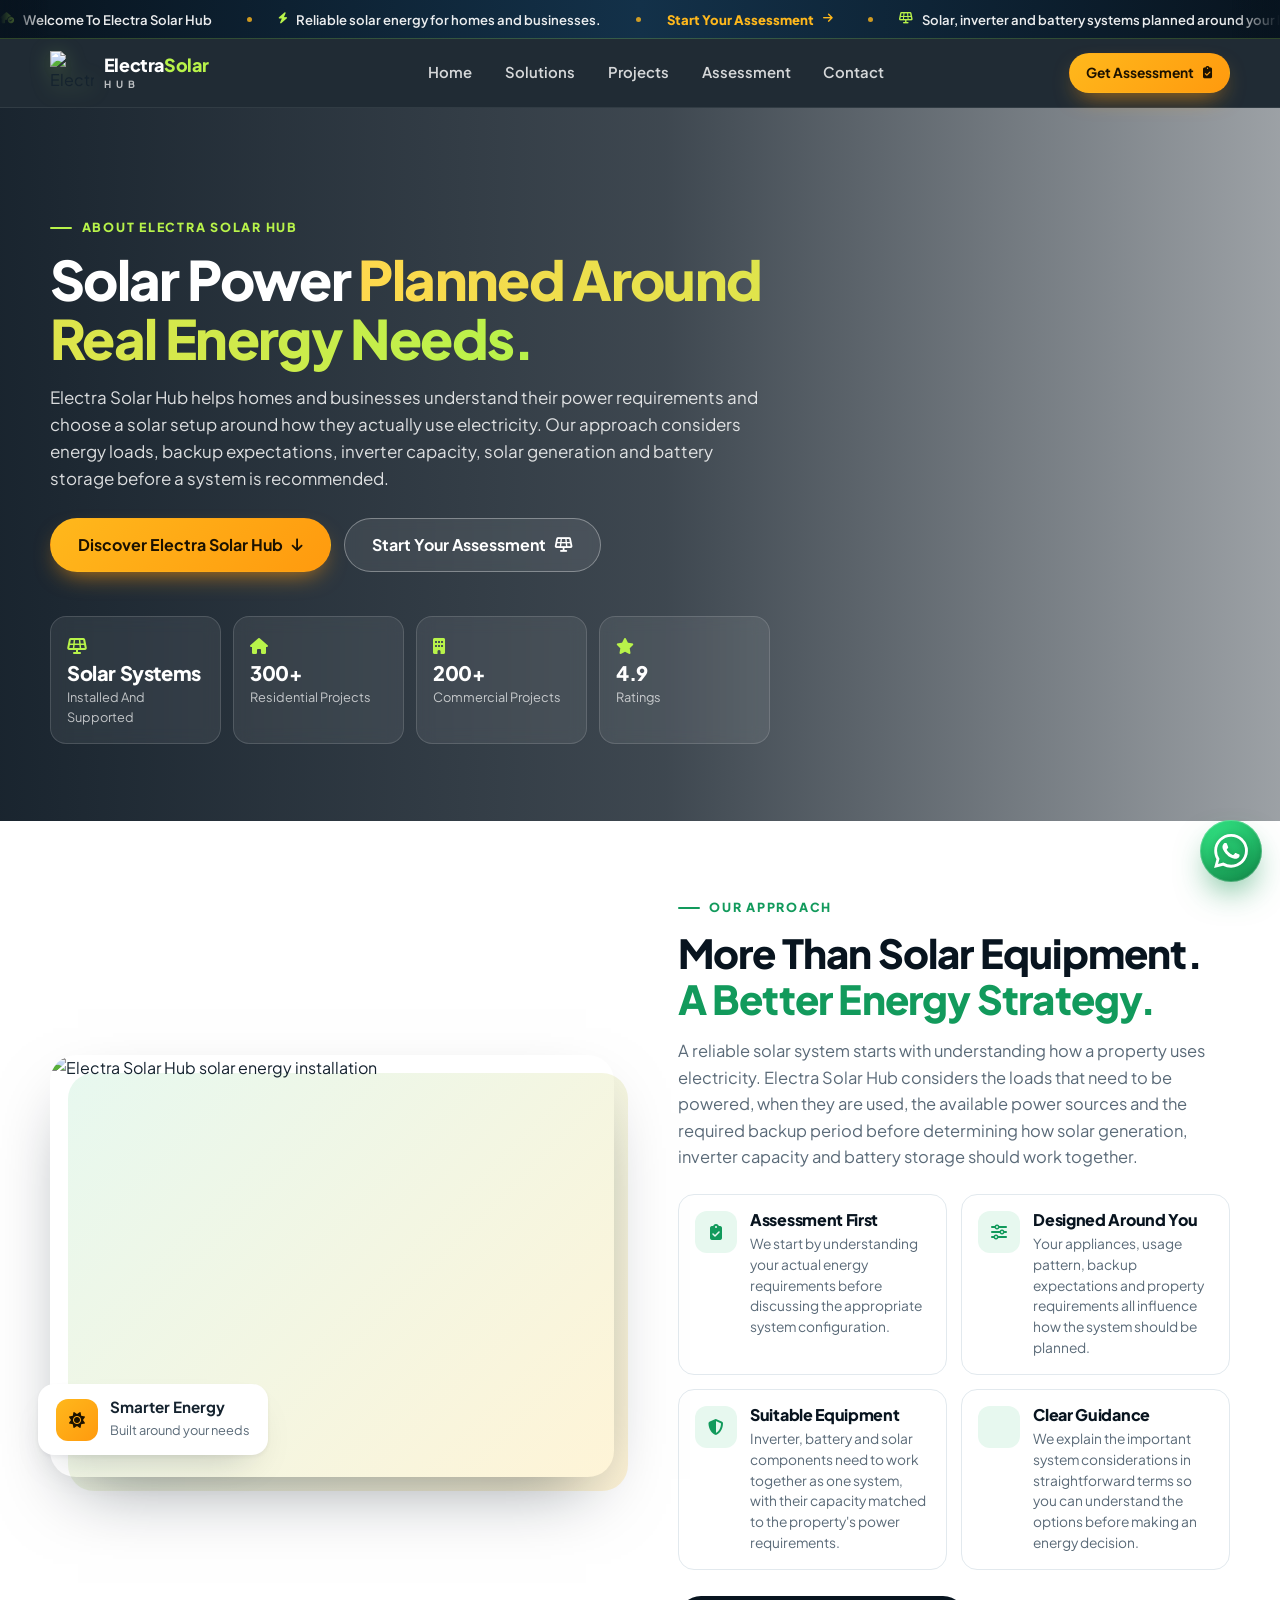
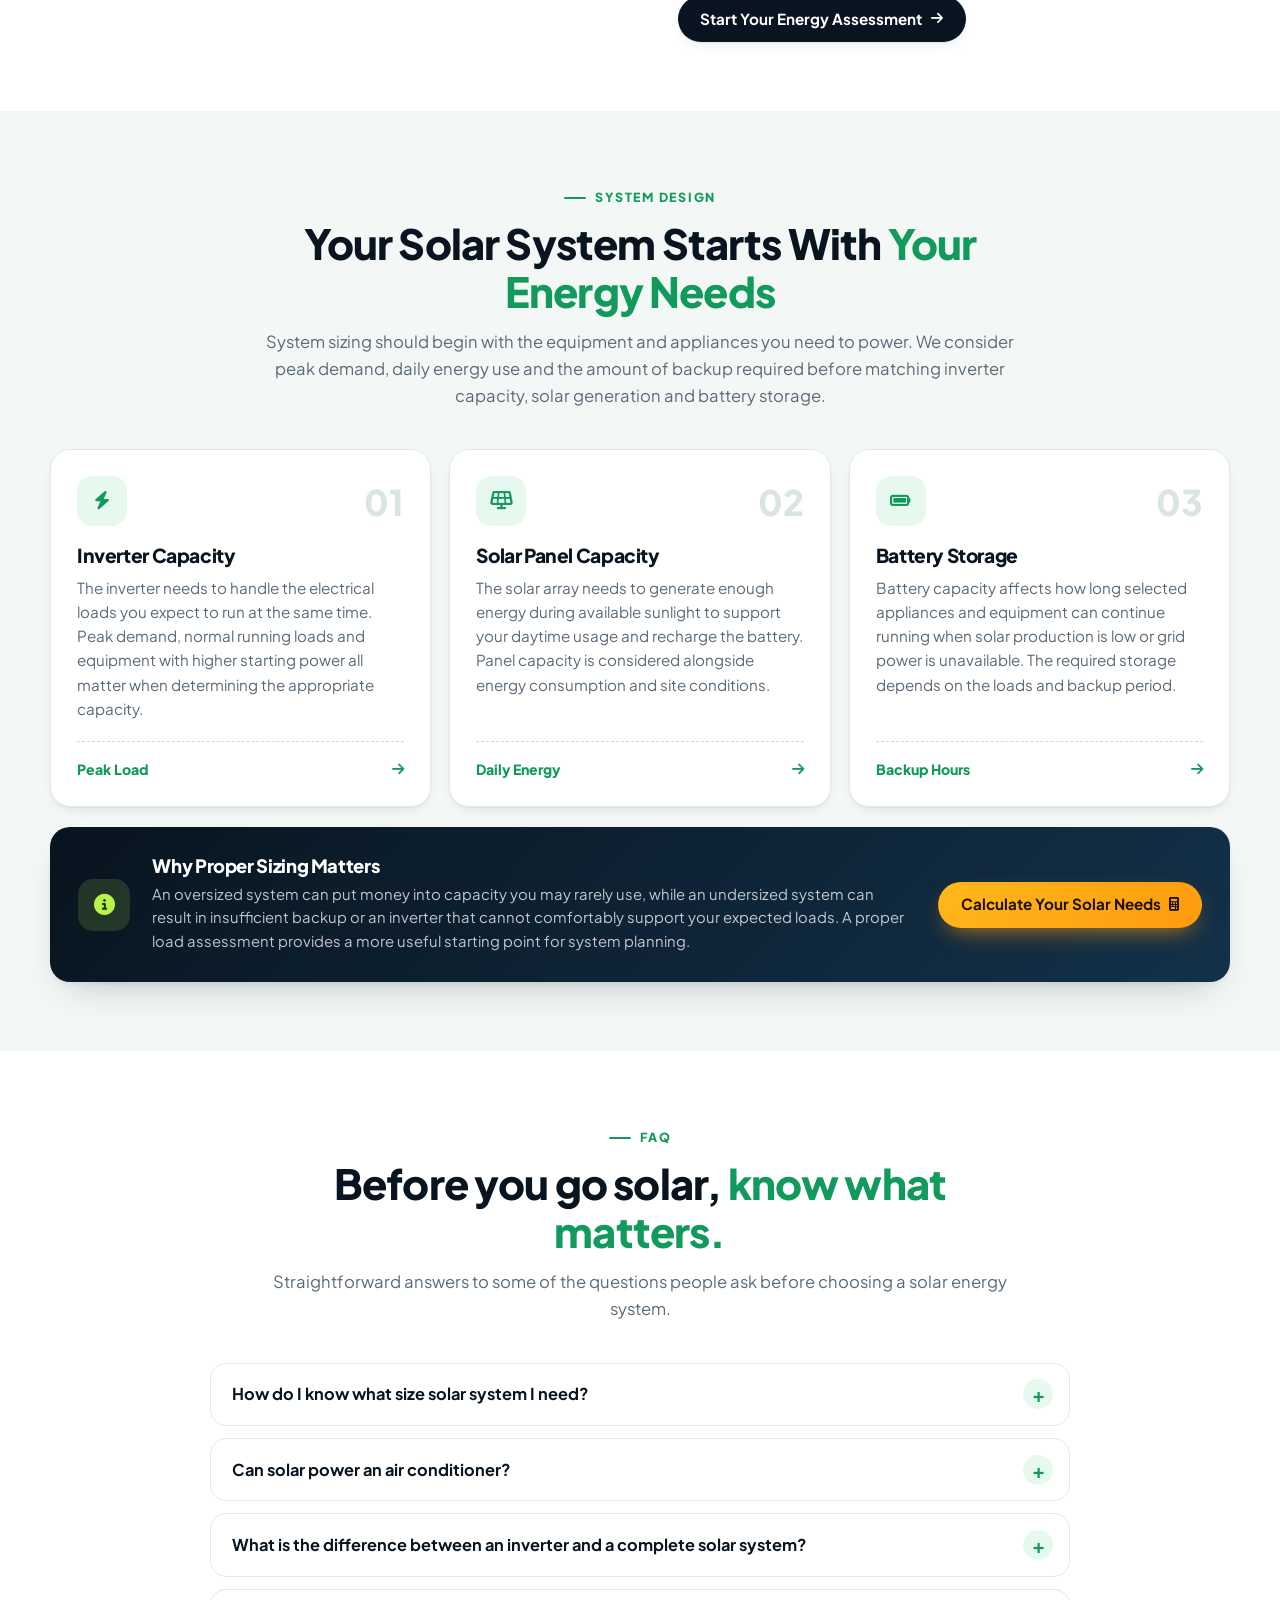
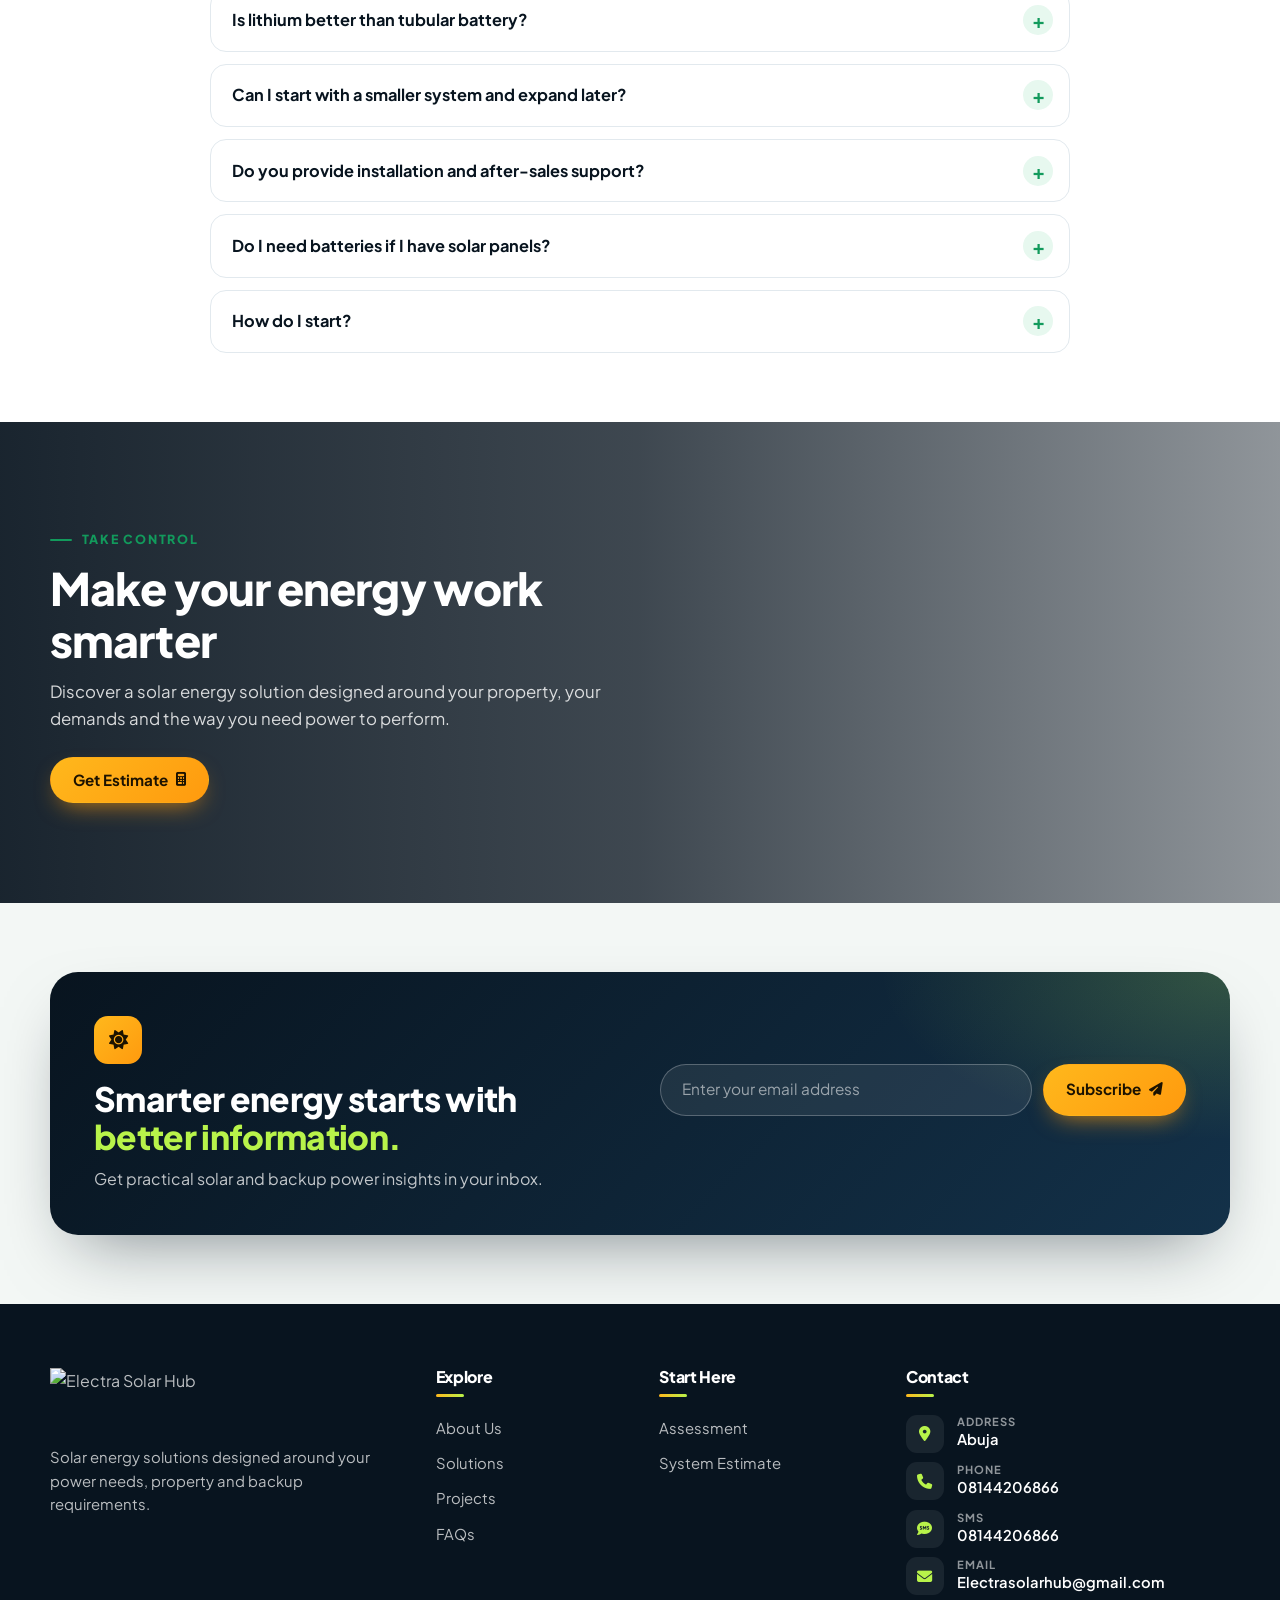
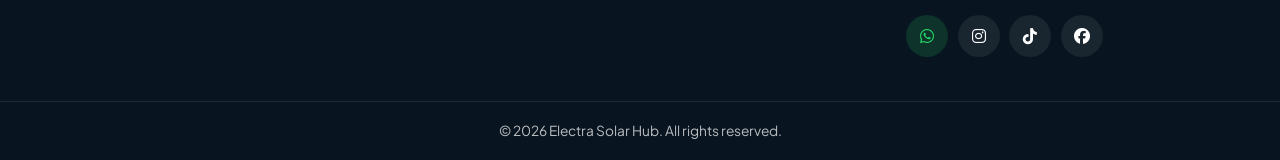
==== about.html @ d32b406d "Add files via upload" ====
<!DOCTYPE html>
<html lang="en">
<head>
  <meta charset="UTF-8">
  <meta name="viewport" content="width=device-width, initial-scale=1, viewport-fit=cover">
  <meta name="theme-color" content="#08141F">
  <title>About Electra Solar Hub | Solar Energy Solutions in Nigeria</title>
  <meta name="description" content="Learn about Electra Solar Hub and our approach to reliable solar energy solutions, solar installation, battery storage and hybrid inverter systems for homes and businesses in Nigeria.">
  <meta name="robots" content="index, follow, max-image-preview:large, max-snippet:-1, max-video-preview:-1">
  <meta name="author" content="Electra Solar Hub">
  <meta name="application-name" content="Electra Solar Hub">
  <link rel="canonical" href="https://electrasolarhub.vercel.app/about.html">
  <link rel="icon" type="image/png" sizes="64x64" href="assets/favicon-64.png">
  <link rel="icon" type="image/webp" href="assets/file_00000000b0bc81fb996e1c0d593e5acb.webp">
  <link rel="apple-touch-icon" href="assets/apple-touch-icon.png">
  <meta property="og:type" content="website">
  <meta property="og:site_name" content="Electra Solar Hub">
  <meta property="og:title" content="About Electra Solar Hub | Solar Energy Solutions in Nigeria">
  <meta property="og:description" content="Learn about Electra Solar Hub and our approach to reliable solar energy solutions, solar installation, battery storage and hybrid inverter systems for homes and businesses in Nigeria.">
  <meta property="og:url" content="https://electrasolarhub.vercel.app/about.html">
  <meta property="og:image" content="https://electrasolarhub.vercel.app/assets/file_0000000016e881f7b5a8bf7f1509cf3e.webp">
  <meta property="og:image:alt" content="Electra Solar Hub">
  <meta property="og:locale" content="en_NG">
  <meta name="twitter:card" content="summary_large_image">
  <meta name="twitter:title" content="About Electra Solar Hub | Solar Energy Solutions in Nigeria">
  <meta name="twitter:description" content="Learn about Electra Solar Hub and our approach to reliable solar energy solutions, solar installation, battery storage and hybrid inverter systems for homes and businesses in Nigeria.">
  <meta name="twitter:image" content="https://electrasolarhub.vercel.app/assets/file_0000000016e881f7b5a8bf7f1509cf3e.webp">
  <meta name="twitter:image:alt" content="Electra Solar Hub solar energy solutions">
  <link rel="preconnect" href="https://cdnjs.cloudflare.com" crossorigin>
  <link rel="preconnect" href="https://fonts.googleapis.com">
  <link rel="preconnect" href="https://fonts.gstatic.com" crossorigin>
  <link rel="stylesheet" href="https://fonts.googleapis.com/css2?family=Plus+Jakarta+Sans:wght@400;500;600;700;800&display=swap">
  <link rel="stylesheet" href="https://cdnjs.cloudflare.com/ajax/libs/font-awesome/6.7.2/css/all.min.css">
  <link rel="stylesheet" href="style.css">
  <script type="application/ld+json">{"@context":"https://schema.org", "@graph":[{"@type":"Organization", "@id":"https://electrasolarhub.vercel.app/#org","name":"Electra Solar Hub", "url":"https://electrasolarhub.vercel.app/", "logo":"https://electrasolarhub.vercel.app/assets/logo-full.webp", "email":"Electrasolarhub@gmail.com","telephone":"+2348144206866", "address":{"@type":"PostalAddress","addressLocality":"Abuja","addressCountry":"NG"},"sameAs":["https://instagram.com/electrasolarhub", "https://www.tiktok.com/@electrasolarhub", "https://www.facebook.com/profile.php?id=61578007722038"]}, {"@type":"WebSite", "@id":"https://electrasolarhub.vercel.app/#website", "url":"https://electrasolarhub.vercel.app/", "name":"Electra Solar Hub", "publisher":{"@id":"https://electrasolarhub.vercel.app/#org"}, "inLanguage":"en-NG"}, {"@type":"AboutPage", "@id":"https://electrasolarhub.vercel.app/about.html#page", "url":"https://electrasolarhub.vercel.app/about.html", "name":"About Electra Solar Hub | Solar Energy Solutions in Nigeria", "description":"Learn about Electra Solar Hub and our approach to reliable solar energy solutions, solar installation, battery storage and hybrid inverter systems for homes and businesses in Nigeria.", "isPartOf":{"@id":"https://electrasolarhub.vercel.app/#website"}, "about":{"@id":"https://electrasolarhub.vercel.app/#org"}}]}</script>
  <script>document.documentElement.className+=" js"</script>
  <script src="script.js" defer></script>
</head>
<body>
  <a class="skip-link" href="#main">Skip to content</a>
  <div class="announcement-bar" role="region" aria-label="Announcements">
    <div class="announcement-track">
      <div class="announcement-group">
        <div class="announcement-item">
            <i class="fa-solid fa-house-circle-check" aria-hidden="true"></i>
            <span>Welcome To Electra Solar Hub</span>
            </div>
        <div class="announcement-item">
            <i class="fa-solid fa-bolt" aria-hidden="true"></i>
            <span>Reliable solar energy for homes and businesses.</span>
            </div>
        <a class="announcement-item announcement-link" href="assessment.html#assessment" data-modal="assessment">
            <span>Start Your Assessment</span>
            <i class="fa-solid fa-arrow-right" aria-hidden="true"></i>
            </a>
        <div class="announcement-item">
            <i class="fa-solid fa-solar-panel" aria-hidden="true"></i>
            <span>Solar, inverter and battery systems planned around your loads.
            </span>
            </div>
        <a class="announcement-item announcement-link" href="assessment.html#calculator" data-modal="calculator">
            <span>Get An Estimate</span>
            <i class="fa-solid fa-calculator" aria-hidden="true"></i>
            </a>
      </div>
    </div>
  </div>
  <header class="header" id="header">
    <div class="container header-inner">
      <a class="logo" href="index.html" aria-label="Electra Solar Hub - home">
        <img src="assets/file_00000000b0bc81fb996e1c0d593e5acb.webp" alt="Electra Solar Hub" width="44" height="44" decoding="async">
        <span class="logo-text">Electra<b>Solar</b><small>Hub</small></span>
      </a>
      <nav class="desktop-nav" aria-label="Primary">
        <ul class="nav-links">
          <li><a href="index.html#home">Home</a></li>
          <li><a href="index.html#solutions">Solutions</a></li>
          <li><a href="index.html#projects">Projects</a></li>
          <li><a href="assessment.html">Assessment</a></li>
          <li><a href="#contact">Contact</a></li>
        </ul>
      </nav>
      <div class="header-actions">
        <a class="btn btn-primary btn-sm header-cta" href="assessment.html#assessment" data-modal="assessment">Get Assessment <i class="fa-solid fa-clipboard-check" aria-hidden="true"></i></a>
        <button class="energy-menu" id="energy-menu" type="button" aria-label="Open menu" aria-expanded="false" aria-controls="mobile-nav"><span class="bars" aria-hidden="true"></span></button>
      </div>
    </div>
  </header>
  <nav class="mobile-nav" id="mobile-nav" aria-label="Mobile">
    <ul class="nav-links">
      <li><a href="index.html#home">Home</a></li>
      <li><a href="index.html#solutions">Solutions</a></li>
      <li><a href="index.html#projects">Projects</a></li>
      <li><a href="assessments.html">Assessment</a></li>
      <li><a href="#contact">Contact</a></li>
    </ul>
    <div class="mobile-nav-actions">
      <a class="btn btn-primary" href="assessment.html#assessment" data-modal="assessment">Get Assessment <i class="fa-solid fa-clipboard-check" aria-hidden="true"></i>
      </a>
      <a class="btn btn-ghost" href="assessment.html#calculator" data-modal="calculator">Estimate My System <i class="fa-solid fa-calculator" aria-hidden="true"></i>
      </a>
    </div>
  </nav>
  <main id="main">

    <!-- HERO -->
    <section class="about-hero" style="background-image: url('assets/image-5.webp');">
      <div class="about-hero-overlay">
        <div class="container">
          <div class="about-hero-content">
            <span class="section-eyebrow on-dark">ABOUT ELECTRA SOLAR HUB</span>
            <h1>Solar Power <span>Planned Around Real Energy Needs.</span></h1>
            <p>Electra Solar Hub helps homes and businesses understand their power requirements and choose a solar setup around how they actually use electricity. Our approach considers energy loads, backup expectations, inverter capacity, solar generation and battery storage before a system is recommended.</p>
            <div class="about-hero-btn">
              <a class="btn btn-primary btn-lg" href="#about">Discover Electra Solar Hub <i class="fa-solid fa-arrow-down" aria-hidden="true"></i>
              </a>
              <a class="btn btn-ghost-light btn-lg" href="assessment.html#assessment" data-modal="assessment">Start Your Assessment <i class="fa-solid fa-solar-panel" aria-hidden="true"></i>
              </a>
            </div>
            <div class="hero-stats">
              <div class="hero-stat">
                  <i class="fa-solid fa-solar-panel" aria-hidden="true"></i>
                  <h3>Solar Systems</h3>
                  <p>Installed And Supported</p>
                  </div>
              <div class="hero-stat">
                  <i class="fa-solid fa-house" aria-hidden="true"></i>
                  <h3>300+</h3>
                  <p>Residential Projects</p>
                  </div>
              <div class="hero-stat">
                  <i class="fa-solid fa-building" aria-hidden="true"></i>
                  <h3>200+</h3>
                  <p>Commercial Projects</p>
                  </div>
              <div class="hero-stat">
                  <i class="fa-solid fa-star" aria-hidden="true"></i>
                  <h3>4.9</h3>
                  <p>Ratings</p>
                  </div>
            </div>
          </div>
        </div>
      </div>
    </section>

    <!-- ABOUT -->
    <section class="section about" id="about">
      <div class="container">
        <div class="about-layout">
          <div class="about-image reveal">
            <img src="assets/image-6.webp" alt="Electra Solar Hub solar energy installation" width="1280" height="720" loading="lazy" decoding="async">
            <div class="about-image-badge">
                <i class="fa-solid fa-sun" aria-hidden="true"></i>
                <div>
                    <strong>Smarter Energy</strong><span>Built around your needs</span>
                    </div>
                    </div>
          </div>
          <div class="about-content reveal">
            <span class="section-eyebrow">OUR APPROACH</span>
            <h2>More Than Solar Equipment. <span>A Better Energy Strategy.</span></h2>
            <p>A reliable solar system starts with understanding how a property uses electricity. Electra Solar Hub considers the loads that need to be powered, when they are used, the available power sources and the required backup period before determining how solar generation, inverter capacity and battery storage should work together.</p>
            <div class="why-electra-grid">
            <article class="why-item">
                <div class="why-icon">
                    <i class="fa-solid fa-clipboard-check" aria-hidden="true"></i>
                    </div>
                    <div>
                        <h3>Assessment First</h3>
                        <p>We start by understanding your actual energy requirements before discussing the appropriate system configuration.</p>
                        </div>
                        </article>
            <article class="why-item">
                <div class="why-icon">
                    <i class="fa-solid fa-sliders" aria-hidden="true"></i>
                </div>
                <div>
                                        <h3> Designed Around You</h3>
                                        <p>Your appliances, usage pattern, backup expectations and property requirements all influence how the system should be planned.</p>
                                        </div>
                                        </article>
            <article class="why-item">
                <div class="why-icon">
                    <i class="fa-solid fa-shield-halved" aria-hidden="true"></i>
                    </div>
                    <div>
                        <h3>Suitable Equipment</h3>
                        <p>Inverter, battery and solar components need to work together as one system, with their capacity matched to the property's power requirements.</p>
                        </div>
                        </article>
            <article class="why-item">
                <div class="why-icon"<i class="fa-solid fa-headset" aria-hidden="true"></i>
                </div>
                <div>
                    <h3>Clear Guidance</h3>
                    <p>We explain the important system considerations in straightforward terms so you can understand the options before making an energy decision.</p>
                    </div>
                    </article>
            </div>
            <a class="btn btn-dark" href="assessment.html#assessment" data-modal="assessment">Start Your Energy Assessment <i class="fa-solid fa-arrow-right" aria-hidden="true"></i>
            </a>
          </div>
        </div>
      </div>
    </section>

    <!-- SYSTEM DESIGN -->
    <section class="section section-soft system-design" id="system-design">
      <div class="container">
        <div class="section-heading reveal">
          <span class="section-eyebrow">SYSTEM DESIGN</span>
          <h2>Your Solar System Starts With <span>Your Energy Needs</span></h2>
          <p>System sizing should begin with the equipment and appliances you need to power. We consider peak demand, daily energy use and the amount of backup required before matching inverter capacity, solar generation and battery storage.</p>
        </div>
        <div class="system-design-grid">
        <article class="design-card reveal">
          <div class="card-top">
              <div class="card-icon">
                  <i class="fa-solid fa-bolt" aria-hidden="true"></i>
                  </div>
                  <span class="design-number">01</span>
                  </div>
          <h3>Inverter Capacity</h3>
          <p>The inverter needs to handle the electrical loads you expect to run at the same time. Peak demand, normal running loads and equipment with higher starting power all matter when determining the appropriate capacity.</p>
          <div class="design-card-footer"><span>Peak Load</span>
          <i class="fa-solid fa-arrow-right" aria-hidden="true"></i>
          </div>
        </article>
        <article class="design-card reveal">
          <div class="card-top">
              <div class="card-icon">
                  <i class="fa-solid fa-solar-panel" aria-hidden="true"></i>
                  </div>
                  <span class="design-number">02</span>
                  </div>
          <h3>Solar Panel Capacity</h3>
          <p>The solar array needs to generate enough energy during available sunlight to support your daytime usage and recharge the battery. Panel capacity is considered alongside energy consumption and site conditions.</p>
          <div class="design-card-footer"><span>Daily Energy</span><i class="fa-solid fa-arrow-right" aria-hidden="true"></i>
          </div>
        </article>
        <article class="design-card reveal">
          <div class="card-top">
              <div class="card-icon"><i class="fa-solid fa-battery-full" aria-hidden="true"></i>
              </div>
              <span class="design-number">03</span>
              </div>
          <h3>Battery Storage</h3>
          <p>Battery capacity affects how long selected appliances and equipment can continue running when solar production is low or grid power is unavailable. The required storage depends on the loads and backup period.</p>
          <div class="design-card-footer"><span>Backup Hours</span>
          <i class="fa-solid fa-arrow-right" aria-hidden="true"></i>
          </div>
        </article>
        </div>
        <div class="design-system-note reveal">
          <div class="note-icon">
              <i class="fa-solid fa-circle-info" aria-hidden="true"></i>
              </div>
          <div class="note-check">
            <h3>Why Proper Sizing Matters</h3>
            <p>An oversized system can put money into capacity you may rarely use, while an undersized system can result in insufficient backup or an inverter that cannot comfortably support your expected loads. A proper load assessment provides a more useful starting point for system planning.</p>
          </div>
          <a class="btn btn-primary" href="assessment.html#calculator" data-modal="calculator">Calculate Your Solar Needs <i class="fa-solid fa-calculator" aria-hidden="true"></i>
          </a>
        </div>
      </div>
    </section>

    <section class="section faq" id="faq">
    <div class="container narrow">
      <div class="section-heading reveal">
        <span class="section-eyebrow">FAQ</span>
        <h2>Before you go solar, <span>know what matters.</span></h2>
        <p>Straightforward answers to some of the questions people ask before choosing a solar energy system.</p>
      </div>
      <div class="faq-list reveal">
        <details class="faq-item" name="faq">
          <summary>How do I know what size solar system I need?</summary>
          <p>System size depends on the appliances you want to power, your power demand, usage pattern, desired backup duration and available installation space. Our assessment and calculator can provide an initial starting point before a more detailed system recommendation.</p>
        </details>
        <details class="faq-item" name="faq">
          <summary>Can solar power an air conditioner?</summary>
          <p>Yes. Air conditioning can be included in a properly designed system. The inverter, battery storage and solar array need to account for the air conditioner's capacity, starting demand, operating hours and the other appliances being powered.</p>
        </details>
        <details class="faq-item" name="faq">
          <summary>What is the difference between an inverter and a complete solar system?</summary>
          <p>An inverter manages and converts electrical power, while a complete solar system can combine solar panels, inverter equipment, batteries, protection components and the installation infrastructure required to operate them together.</p>
        </details>
        <details class="faq-item" name="faq">
          <summary>Is lithium better than tubular battery?</summary>
          <p>Neither option is automatically right for every property. Lithium batteries can offer high usable capacity, long cycle life and lower maintenance, while tubular batteries may suit projects where their characteristics, operating requirements and budget are appropriate.</p>
        </details>
        <details class="faq-item" name="faq">
          <summary>Can I start with a smaller system and expand later?</summary>
          <p>In many cases, yes. Expansion should be considered during the original design so the inverter, battery architecture and other system components can support future requirements where possible.</p>
        </details>
        <details class="faq-item" name="faq">
          <summary>Do you provide installation and after-sales support?</summary>
          <p>Our service model is built around the complete project journey from assessment and system design through installation, commissioning and ongoing support.</p>
        </details>
        <details class="faq-item" name="faq">
          <summary>Do I need batteries if I have solar panels?</summary>
          <p>Batteries store solar energy for later use and can provide backup when solar production is low or grid power is unavailable. Whether storage is appropriate depends on your usage pattern and backup requirements.</p>
        </details>
        <details class="faq-item" name="faq">
          <summary>How do I start?</summary>
          <p>Start with the <a href="assessment.html#assessment" class="text-link" data-modal="assessment">energy assessment</a> to provide information about your property, appliances and backup needs. The team can then use those details to understand the system requirements.</p>
        </details>
      </div>
    </div>
  </section>

  <section class="feature-banner" style="background-image: url('assets/file_000000001d8481f49ab1181af03bdc93.webp');">
    <div class="feature-overlay">
      <div class="container">
        <div class="feature-content reveal">
          <span class="section-eyebrow">Take Control</span>
          <h2>Make your energy work smarter</h2>
          <p>Discover a solar energy solution designed around your property, your demands and the way you need power to perform.</p>
          <a class="btn btn-primary" href="assessment.html#calculator" data-modal="calculator">Get Estimate <i class="fa-solid fa-calculator" aria-hidden="true"></i>
          </a>
        </div>
      </div>
    </div>
  </section>
  
  <section class="newsletter">
    <div class="container">
      <div class="newsletter-card reveal">
        <div class="newsletter-copy">
          <i class="fa-solid fa-sun" aria-hidden="true"></i>
          <h2>Smarter energy starts with <span>better information.</span></h2>
          <p>Get practical solar and backup power insights in your inbox.</p>
        </div>
        <form class="newsletter-form" id="newsletter-form" novalidate>
          <label class="sr-only" for="newsletter-email">Email address</label>
          <input type="email" id="newsletter-email" name="email" placeholder="Enter your email address" autocomplete="email" required>
          <input type="text" name="company" class="hp-field" tabindex="-1" autocomplete="off" aria-hidden="true">
          <button type="submit" class="btn btn-primary">Subscribe <i class="fa-solid fa-paper-plane" aria-hidden="true"></i></button>
          <p class="form-status" id="newsletter-status" role="status" aria-live="polite"></p>
        </form>
      </div>
    </div>
  </section>
  </main>
  
  <!-- FOOTER -->
  <footer class="footer" id="footer">
    <div class="container">
      <div class="footer-grid">
        <div class="footer-brand">
          <a href="index.html#home" aria-label="Electra Solar Hub - home">
              <img src="assets/logo-full.webp" alt="Electra Solar Hub" width="467" height="151" loading="lazy" decoding="async">
              </a>
          <p>Solar energy solutions designed around your power needs, property and backup requirements.</p>
        </div>
        <div class="footer-column">
          <h3>Explore</h3>
          <ul>
            <li><a href="about.html">About Us</a></li>
            <li><a href="index.html#solutions">Solutions</a></li>
            <li><a href="index.html#projects">Projects</a></li>
            <li><a href="index.html#faq">FAQs</a></li>
          </ul>
        </div>
        <div class="footer-column">
          <h3>Start Here</h3>
          <ul>
            <li><a href="assessment.html#assessment" data-modal="assessment">Assessment</a></li>
            <li><a href="assessment.html#calculator" data-modal="calculator">System Estimate</a></li>
          </ul>
        </div>
        <div class="footer-contact" id="contact">
          <h3>Contact</h3>
          <ul>
            <li class="contact-item">
                <i class="fa-solid fa-location-dot" aria-hidden="true"></i>
                <div>
                    <h4>Address</h4>
                    <p>Abuja</p>
                    </div></li>
            <li>
                <a class="contact-item" href="tel:+2348144206866">
                    <i class="fa-solid fa-phone" aria-hidden="true"></i>
                    <div>
                        <h4>Phone</h4>
                        <p>08144206866</p>
                        </div>
                        </a>
                        </li>
            <li>
                <a class="contact-item" href="sms:+2348144206866">
                    <i class="fa-solid fa-comment-sms" aria-hidden="true"></i>
                    <div>
                        <h4>SMS</h4>
                        <p>08144206866</p>
                        </div>
                        </a>
                        </li>
            <li>
                <a class="contact-item" href="mailto:Electrasolarhub@gmail.com">
                    <i class="fa-solid fa-envelope" aria-hidden="true"></i>
                    <div>
                        <h4>Email</h4>
                        <p>Electrasolarhub@gmail.com</p>
                        </div>
                        </a>
                        </li>
          </ul>
          <div class="footer-social">
          <a href="https://wa.me/2348144206866?text=Hello%20Electra%20Solar%20Hub%2C%20I%20would%20like%20to%20discuss%20a%20solar%20system." target="_blank" rel="noopener noreferrer" aria-label="WhatsApp"><i class="fa-brands fa-whatsapp" aria-hidden="true">
              
          </i>
          </a>
          <a href="https://instagram.com/electrasolarhub" target="_blank" rel="noopener noreferrer" aria-label="Instagram">
              <i class="fa-brands fa-instagram" aria-hidden="true"></i>
              </a>
          <a href="https://www.tiktok.com/@electrasolarhub" target="_blank" rel="noopener noreferrer" aria-label="TikTok">
              <i class="fa-brands fa-tiktok" aria-hidden="true"></i>
              </a>
          <a href="https://www.facebook.com/profile.php?id=61578007722038" target="_blank" rel="noopener noreferrer" aria-label="Facebook">
              <i class="fa-brands fa-facebook" aria-hidden="true"></i>
              </a>
          </div>
        </div>
      </div>
    </div>
    <div class="footer-bottom">
      <p>&copy; <span id="current-year">2026</span> Electra Solar Hub. All rights reserved.</p>
    </div>
  </footer>
  <div class="wa-float" id="wa-float" data-number="2348144206866">
    <div class="wa-teaser" id="wa-teaser" hidden>
      <button class="wa-teaser-close" id="wa-teaser-close" type="button" aria-label="Dismiss message">
          <i class="fa-solid fa-xmark" aria-hidden="true"></i>
          </button>
      <a class="wa-teaser-link" id="wa-teaser-link" href="https://wa.me/2348144206866?text=Hello%20Electra%20Solar%20Hub%2C%20I%20would%20like%20to%20discuss%20a%20solar%20system." target="_blank" rel="noopener noreferrer">
        <span class="wa-teaser-name">Electra Solar Hub <i class="fa-solid fa-circle-check" aria-hidden="true"></i></span>
        <span class="wa-teaser-text">Hi 👋 Need help sizing a solar system for your property?</span>
        <span class="wa-teaser-cta">Chat on WhatsApp <i class="fa-solid fa-arrow-right" aria-hidden="true"></i></span>
      </a>
    </div>
    <a class="wa-fab" id="wa-fab" href="https://wa.me/2348144206866?text=Hello%20Electra%20Solar%20Hub%2C%20I%20would%20like%20to%20discuss%20a%20solar%20system." target="_blank" rel="noopener noreferrer" aria-label="Chat with Electra Solar Hub on WhatsApp">
      <span class="wa-ring" aria-hidden="true"></span><span class="wa-ring wa-ring-2" aria-hidden="true"></span>
      <span class="wa-icon"><svg viewBox="0 0 24 24" aria-hidden="true" focusable="false"><path fill="currentColor" d="M17.472 14.382c-.297-.149-1.758-.867-2.03-.967-.273-.099-.471-.148-.67.15-.197.297-.767.966-.94 1.164-.173.199-.347.223-.644.075-.3-.15-1.263-.465-2.403-1.485-.888-.795-1.484-1.77-1.66-2.07-.174-.3-.019-.465.13-.615.136-.135.301-.345.451-.523.146-.181.194-.301.297-.496.1-.21.049-.375-.025-.524-.075-.15-.672-1.62-.922-2.206-.24-.584-.487-.51-.672-.51-.172-.015-.371-.015-.571-.015-.2 0-.523.074-.797.359-.273.3-1.045 1.02-1.045 2.475s1.07 2.865 1.219 3.075c.149.18 2.095 3.195 5.076 4.483.709.3 1.263.489 1.694.626.712.226 1.36.194 1.872.118.571-.085 1.758-.719 2.006-1.413.248-.696.248-1.289.173-1.413-.074-.124-.272-.198-.57-.347m-5.421 7.403h-.004a9.87 9.87 0 01-5.031-1.378l-.361-.214-3.741.982.998-3.648-.235-.374a9.86 9.86 0 01-1.51-5.26c.001-5.45 4.436-9.884 9.888-9.884 2.64 0 5.122 1.03 6.988 2.898a9.825 9.825 0 012.893 6.994c-.003 5.45-4.437 9.884-9.885 9.884m8.413-18.297A11.815 11.815 0 0012.05 0C5.495 0 .16 5.335.157 11.892c0 2.096.547 4.142 1.588 5.945L.057 24l6.305-1.654a11.882 11.882 0 005.683 1.448h.005c6.554 0 11.89-5.335 11.893-11.893a11.821 11.821 0 00-3.48-8.413Z"/></svg></span>
      <span class="wa-label">Chat with us</span>
      <span class="wa-badge" id="wa-badge" aria-hidden="true">1</span>
    </a>
  </div>
</body>
</html>
---- style.css ----
/* ==========================================================================
   ELECTRA SOLAR HUB — style.css
   Palette: deep navy (structure) · solar gold (actions) · green (accent, used sparingly)
   Sections: 1 Tokens/Base · 2 Buttons · 3 Announcement + Header · 4 Hero · 5 Sections
             6 Reviews · 7 FAQ/Banner/Newsletter/Footer · 8 About + Assessment pages
             9 Modals (calculator + assessment) · 10 WhatsApp float · 11 Responsive/Motion
   ========================================================================== */

/* ---------- 1. TOKENS + BASE ---------- */
:root {
  --ink: #08141f;
  --ink-2: #0d2233;
  --ink-3: #133149;
  --text: #15232f;
  --muted: #5a6a78;
  --line: #e2e9ee;
  --line-strong: #cdd8df;
  --bg: #ffffff;
  --soft: #f3f7f5;
  --gold: #ffb81c;
  --gold-2: #ff9a0e;
  --gold-ink: #1c1200;
  --green: #22b573;
  --green-2: #129a5c;
  --green-tint: #e7f8ef;
  --lime: #b8f34a;
  --wa: #25d366;
  --danger: #d6453d;
  --radius: 20px;
  --radius-sm: 12px;
  --shadow-sm: 0 1px 2px rgba(8, 20, 31, .05), 0 6px 18px -10px rgba(8, 20, 31, .18);
  --shadow-md: 0 2px 4px rgba(8, 20, 31, .05), 0 18px 40px -20px rgba(8, 20, 31, .28);
  --shadow-lg: 0 30px 70px -28px rgba(8, 20, 31, .5);
  --section-y: clamp(44px, 5.4vw, 76px);
  --container: 1180px;
  --font: "Plus Jakarta Sans", system-ui, -apple-system, "Segoe UI", Roboto, "Helvetica Neue", Arial, sans-serif;
  --ease: cubic-bezier(.2, .8, .2, 1);
}

*, *::before, *::after { box-sizing: border-box; }
html { scroll-behavior: smooth; -webkit-text-size-adjust: 100%; scroll-padding-top: 84px; }
body {
  margin: 0; font-family: var(--font); font-size: 1rem; line-height: 1.6; color: var(--text);
  background: var(--bg); -webkit-font-smoothing: antialiased; text-rendering: optimizeLegibility; overflow-x: hidden;
}
[hidden] { display: none !important; }
img, video, svg { max-width: 100%; display: block; }
img { height: auto; }
a { color: inherit; text-decoration: none; }
ul, ol { margin: 0; padding: 0; list-style: none; }
h1, h2, h3, h4, p { margin: 0; }
h1, h2, h3, h4 { line-height: 1.15; letter-spacing: -.02em; color: var(--ink); font-weight: 800; }
button, input, select, textarea { font: inherit; color: inherit; }
button { cursor: pointer; }
:focus-visible { outline: 3px solid rgba(34, 181, 115, .55); outline-offset: 2px; border-radius: 6px; }
::selection { background: var(--green); color: #fff; }

.sr-only { position: absolute !important; width: 1px; height: 1px; margin: -1px; padding: 0; overflow: hidden; clip: rect(0 0 0 0); white-space: nowrap; border: 0; }
.hp-field { position: absolute !important; left: -9999px; opacity: 0; pointer-events: none; height: 0; width: 0; }
.skip-link { position: fixed; left: 12px; top: -60px; z-index: 2000; background: var(--gold); color: var(--gold-ink); padding: .6rem 1rem; border-radius: 10px; font-weight: 700; transition: top .2s; }
.skip-link:focus { top: 12px; }

.container { width: min(100% - 40px, var(--container)); margin-inline: auto; }
.container.narrow { width: min(100% - 40px, 860px); }
.section { padding-block: var(--section-y); }
.section-soft { background: var(--soft); }

.section-heading { max-width: 760px; margin: 0 auto clamp(26px, 3.4vw, 40px); text-align: center; }
.section-heading h2, .section h2 { font-size: clamp(1.7rem, 3.6vw, 2.6rem); }
.section-heading p { margin-top: .85rem; color: var(--muted); font-size: 1.04rem; }
h2 span, h1 span { color: var(--green-2); }
.section-eyebrow {
  display: inline-flex; align-items: center; gap: .6rem; margin-bottom: .75rem; color: var(--green-2);
  font-size: .78rem; font-weight: 800; letter-spacing: .14em; text-transform: uppercase;
}
.section-eyebrow::before { content: ""; width: 22px; height: 2px; border-radius: 2px; background: currentColor; }
.section-eyebrow.on-dark { color: var(--lime); }
.section-action { margin-top: clamp(24px, 3vw, 36px); text-align: center; }
.text-link { color: var(--green-2); font-weight: 700; text-decoration: underline; text-underline-offset: 3px; }

/* scroll reveal (only when JS is running, so nothing is ever hidden without it) */
.js .reveal { opacity: 0; transform: translateY(18px); transition: opacity .7s var(--ease), transform .7s var(--ease); transition-delay: var(--d, 0s); }
.js .reveal.in { opacity: 1; transform: none; }

/* ---------- 2. BUTTONS ---------- */
.btn {
  position: relative; overflow: hidden; display: inline-flex; align-items: center; justify-content: center; gap: .55rem;
  min-height: 46px; padding: .75rem 1.35rem; border: 1.5px solid transparent; border-radius: 999px;
  font-weight: 700; font-size: .95rem; line-height: 1.1; text-align: center; white-space: nowrap; cursor: pointer;
  transition: transform .25s var(--ease), box-shadow .25s var(--ease), background .25s, border-color .25s, color .25s;
}
.btn i { font-size: .9em; transition: transform .25s var(--ease); }
.btn:hover i.fa-arrow-right { transform: translateX(3px); }
.btn:active { transform: translateY(1px) scale(.99); }
.btn-primary { background: linear-gradient(135deg, var(--gold), var(--gold-2)); color: var(--gold-ink); box-shadow: 0 10px 24px -10px rgba(255, 154, 14, .8); }
.btn-primary::after { content: ""; position: absolute; inset: 0; background: linear-gradient(105deg, transparent 30%, rgba(255, 255, 255, .55) 50%, transparent 70%); transform: translateX(-120%); transition: transform .7s var(--ease); }
.btn-primary:hover { transform: translateY(-2px); box-shadow: 0 16px 30px -12px rgba(255, 154, 14, .9); }
.btn-primary:hover::after { transform: translateX(120%); }
.btn-dark { background: var(--ink); color: #fff; box-shadow: var(--shadow-sm); }
.btn-dark:hover { background: var(--ink-3); transform: translateY(-2px); }
.btn-outline { background: #fff; color: var(--ink); border-color: var(--line-strong); }
.btn-outline:hover { border-color: var(--green); color: var(--green-2); transform: translateY(-2px); box-shadow: var(--shadow-sm); }
.btn-ghost-light, .btn-ghost { background: rgba(255, 255, 255, .08); color: #fff; border-color: rgba(255, 255, 255, .34); backdrop-filter: blur(6px); }
.btn-ghost-light:hover, .btn-ghost:hover { background: rgba(255, 255, 255, .18); border-color: #fff; transform: translateY(-2px); }
.btn-wa { background: linear-gradient(145deg, #2ee57a, #128c4a); color: #fff; box-shadow: 0 12px 26px -10px rgba(18, 140, 74, .8); }
.btn-wa:hover { transform: translateY(-2px); box-shadow: 0 18px 30px -12px rgba(18, 140, 74, .9); }
.btn-sm { min-height: 40px; padding: .5rem 1.05rem; font-size: .86rem; }
.btn-lg { min-height: 54px; padding: .9rem 1.7rem; font-size: 1rem; }
.btn-block { display: flex; width: 100%; }
.btn[disabled], .btn.is-loading { opacity: .65; pointer-events: none; }
.icon-btn { width: 42px; height: 42px; border-radius: 50%; border: 1px solid var(--line-strong); background: #fff; display: inline-grid; place-items: center; transition: .2s; }
.icon-btn:hover { background: var(--ink); color: #fff; border-color: var(--ink); }

/* ---------- 3. ANNOUNCEMENT BAR + HEADER ---------- */
.announcement-bar { position: relative; overflow: hidden; background: linear-gradient(90deg, var(--ink), var(--ink-3) 50%, var(--ink)); color: rgba(255, 255, 255, .92); font-size: .82rem; font-weight: 600; border-bottom: 1px solid rgba(184, 243, 74, .22); }
.announcement-bar::before, .announcement-bar::after { content: ""; position: absolute; top: 0; bottom: 0; width: 48px; z-index: 2; pointer-events: none; }
.announcement-bar::before { left: 0; background: linear-gradient(90deg, var(--ink), transparent); }
.announcement-bar::after { right: 0; background: linear-gradient(270deg, var(--ink), transparent); }
.announcement-track { display: flex; width: max-content; will-change: transform; }
.announcement-bar.is-ready .announcement-track { animation: marquee var(--marquee-dur, 40s) linear infinite; }
.announcement-bar:hover .announcement-track, .announcement-bar:focus-within .announcement-track { animation-play-state: paused; }
.announcement-group { display: flex; flex: none; align-items: center; }
.announcement-item { display: inline-flex; align-items: center; gap: .55rem; height: 38px; white-space: nowrap; }
.announcement-item i { color: var(--lime); font-size: .85em; }
.announcement-item::after { content: ""; width: 5px; height: 5px; margin: 0 26px; border-radius: 50%; background: var(--gold); opacity: .8; }
.announcement-link { color: var(--gold); font-weight: 800; }
.announcement-link:hover span { text-decoration: underline; text-underline-offset: 3px; }
.announcement-link i { color: var(--gold); transition: transform .25s; }
.announcement-link:hover i { transform: translateX(3px); }
@keyframes marquee { to { transform: translate3d(-50%, 0, 0); } }

.header { position: sticky; top: 0; z-index: 800; background: rgba(8, 20, 31, .9); backdrop-filter: saturate(160%) blur(14px); -webkit-backdrop-filter: saturate(160%) blur(14px); border-bottom: 1px solid rgba(255, 255, 255, .08); transition: box-shadow .3s, background .3s; }
.header.scrolled { background: rgba(8, 20, 31, .97); box-shadow: 0 12px 30px -18px rgba(0, 0, 0, .8); }
.header-inner { display: flex; align-items: center; justify-content: space-between; gap: 20px; min-height: 68px; }
.logo { display: inline-flex; align-items: center; gap: .6rem; flex: none; }
.logo img { width: 44px; height: 44px; filter: drop-shadow(0 4px 10px rgba(184, 243, 74, .25)); }
.logo-text { display: flex; flex-direction: column; color: #fff; font-weight: 800; font-size: 1.12rem; letter-spacing: -.02em; line-height: 1; }
.logo-text b { color: var(--lime); font-weight: 800; }
.logo-text small { margin-top: .22rem; font-size: .62rem; letter-spacing: .5em; font-weight: 700; color: rgba(255, 255, 255, .7); text-transform: uppercase; }
.logo-text { flex-direction: row; flex-wrap: wrap; align-items: baseline; max-width: 150px; row-gap: .15rem; }
.logo-text small { flex-basis: 100%; }
.desktop-nav .nav-links { display: flex; align-items: center; gap: .25rem; }
.nav-links a { position: relative; display: block; padding: .55rem .9rem; border-radius: 999px; color: rgba(255, 255, 255, .82); font-weight: 600; font-size: .93rem; transition: color .2s, background .2s; }
.nav-links a:hover { color: #fff; background: rgba(255, 255, 255, .08); }
.nav-links a[aria-current="page"] { color: #fff; }
.nav-links a[aria-current="page"]::after { content: ""; position: absolute; left: 50%; bottom: 3px; width: 18px; height: 3px; margin-left: -9px; border-radius: 3px; background: linear-gradient(90deg, var(--gold), var(--lime)); }
.header-actions { display: flex; align-items: center; gap: .6rem; }
.energy-menu { display: none; width: 44px; height: 44px; border-radius: 12px; border: 1px solid rgba(255, 255, 255, .2); background: rgba(255, 255, 255, .06); place-items: center; }
.energy-menu .bars, .energy-menu .bars::before, .energy-menu .bars::after { display: block; width: 20px; height: 2px; border-radius: 2px; background: #fff; transition: transform .3s var(--ease), background .3s; }
.energy-menu .bars { position: relative; }
.energy-menu .bars::before, .energy-menu .bars::after { content: ""; position: absolute; left: 0; }
.energy-menu .bars::before { top: -6px; } .energy-menu .bars::after { top: 6px; }
.energy-menu[aria-expanded="true"] .bars { background: transparent; }
.energy-menu[aria-expanded="true"] .bars::before { top: 0; transform: rotate(45deg); background: var(--gold); }
.energy-menu[aria-expanded="true"] .bars::after { top: 0; transform: rotate(-45deg); background: var(--gold); }

.mobile-nav { position: fixed; left: 0; right: 0; top: var(--nav-top, 106px); z-index: 790; max-height: calc(100dvh - var(--nav-top, 106px)); overflow-y: auto; padding: 14px 20px 22px; background: rgba(8, 20, 31, .98); backdrop-filter: blur(14px); border-bottom: 1px solid rgba(255, 255, 255, .1); box-shadow: 0 30px 50px -20px rgba(0, 0, 0, .7); visibility: hidden; opacity: 0; transform: translateY(-10px); transition: opacity .25s, transform .3s var(--ease), visibility 0s .3s; }
.mobile-nav.open { visibility: visible; opacity: 1; transform: none; transition: opacity .25s, transform .3s var(--ease); }
.mobile-nav .nav-links a[aria-current="page"]::after { display: none; }
.mobile-nav .nav-links a[aria-current="page"] { color: var(--gold); }
.mobile-nav .nav-links a { padding: .95rem .5rem; border-radius: 12px; font-size: 1.05rem; border-bottom: 1px solid rgba(255, 255, 255, .07); color: #fff; }
.mobile-nav-actions { display: grid; gap: .65rem; margin-top: 16px; }

/* ---------- 4. HERO ---------- */
.hero { position: relative; isolation: isolate; display: flex; align-items: center; min-height: clamp(560px, calc(100svh - 106px), 780px); padding: 70px 0 110px; overflow: hidden; color: #fff; background: var(--ink); }
.hero-slides { position: absolute; inset: 0; z-index: -2; }
.hero-slide { position: absolute; inset: 0; width: 100%; height: 100%; object-fit: cover; opacity: 0; transform: scale(1); transition: opacity 1.5s ease-in-out, transform 0s 1.5s; will-change: opacity, transform; }
.hero-slide.active { opacity: 1; }
.hero.is-ready .hero-slide.active { transform: scale(1.14); transition: opacity 1.5s ease-in-out, transform var(--hero-zoom, 9s) linear; }
.hero-overlay { position: absolute; inset: 0; z-index: -1; background: linear-gradient(90deg, rgba(8, 20, 31, .92) 0%, rgba(8, 20, 31, .72) 42%, rgba(8, 20, 31, .3) 100%), linear-gradient(0deg, rgba(8, 20, 31, .75), transparent 45%); }
.hero-content { max-width: 740px; }
.hero h1 { color: #fff; font-size: clamp(2.15rem, 5.2vw, 3.8rem); line-height: 1.07; letter-spacing: -.03em; }
.hero h1 span { background: linear-gradient(90deg, #ffd84d, var(--lime)); -webkit-background-clip: text; background-clip: text; color: transparent; }
.hero p { margin-top: 1.1rem; max-width: 560px; color: rgba(255, 255, 255, .84); font-size: clamp(1rem, 1.6vw, 1.15rem); }
.hero-buttons { display: flex; flex-wrap: wrap; gap: .8rem; margin-top: 1.7rem; }
.hero-controls { position: absolute; z-index: 3; bottom: 24px; left: max(20px, calc((100vw - var(--container)) / 2)); display: flex; align-items: center; gap: .7rem; }
.hero-arrow { width: 42px; height: 42px; border-radius: 50%; border: 1px solid rgba(255, 255, 255, .3); background: rgba(255, 255, 255, .1); backdrop-filter: blur(8px); color: #fff; display: grid; place-items: center; transition: .25s; }
.hero-arrow:hover { background: var(--gold); border-color: var(--gold); color: var(--gold-ink); }
.hero-dots { display: flex; align-items: center; gap: .45rem; }
.hero-dot { position: relative; width: 10px; height: 10px; padding: 0; border: 0; border-radius: 10px; overflow: hidden; background: rgba(255, 255, 255, .4); transition: width .4s var(--ease), background .3s; }
.hero-dot.active { width: 44px; background: rgba(255, 255, 255, .3); }
.hero-dot.active::after { content: ""; position: absolute; inset: 0; transform-origin: left; background: linear-gradient(90deg, var(--gold), var(--lime)); animation: dotFill var(--hero-interval, 6500ms) linear forwards; }
.hero.is-paused .hero-dot.active::after { animation-play-state: paused; }
@keyframes dotFill { from { transform: scaleX(0); } to { transform: scaleX(1); } }
.hero-scroll { position: absolute; z-index: 3; left: 50%; transform: translateX(-50%); bottom: 30px; white-space: nowrap; display: inline-flex; align-items: center; gap: .55rem; color: rgba(255, 255, 255, .8); font-size: .82rem; font-weight: 600; letter-spacing: .04em; }
.hero-scroll i { animation: bob 1.8s ease-in-out infinite; color: var(--gold); }
.hero-scroll:hover { color: #fff; }
@keyframes bob { 50% { transform: translateY(5px); } }

/* ---------- 5. CONTENT SECTIONS ---------- */
.card-icon, .stat-icon, .why-icon, .feature-icon { display: grid; place-items: center; flex: none; width: 50px; height: 50px; border-radius: 15px; background: var(--green-tint); color: var(--green-2); font-size: 1.15rem; }

/* problems */
.problems-grid { display: grid; grid-template-columns: repeat(4, 1fr); gap: 18px; }
.problem-card { display: flex; flex-direction: column; gap: 1rem; padding: 24px; background: #fff; border: 1px solid var(--line); border-radius: var(--radius); box-shadow: var(--shadow-sm); transition: transform .35s var(--ease), box-shadow .35s var(--ease), border-color .35s; }
.problem-card:hover { transform: translateY(-5px); box-shadow: var(--shadow-md); }
.problem-card .card-icon { background: #fff2d6; color: #cf7a00; }
.problem-card:last-child { border-color: rgba(34, 181, 115, .45); background: linear-gradient(180deg, #fff, #f1fbf6); }
.problem-card:last-child .card-icon { background: var(--green-tint); color: var(--green-2); }
.card-content h3 { font-size: 1.12rem; }
.card-content p { margin-top: .5rem; color: var(--muted); font-size: .95rem; }

/* solutions */
.solutions-grid { display: grid; grid-template-columns: repeat(4, 1fr); gap: 18px; }
.solution-card { position: relative; display: flex; flex-direction: column; padding: 26px; background: #fff; border: 1px solid var(--line); border-radius: var(--radius); box-shadow: var(--shadow-sm); transition: transform .35s var(--ease), box-shadow .35s var(--ease), border-color .35s; }
.solution-card::before { content: ""; position: absolute; left: 26px; right: 26px; top: 0; height: 3px; border-radius: 0 0 4px 4px; background: linear-gradient(90deg, var(--gold), var(--lime)); transform: scaleX(0); transform-origin: left; transition: transform .5s var(--ease); }
.solution-card:hover { transform: translateY(-6px); box-shadow: var(--shadow-md); border-color: rgba(34, 181, 115, .4); }
.solution-card:hover::before { transform: scaleX(1); }
.solution-top { display: flex; align-items: center; justify-content: space-between; margin-bottom: 1.1rem; }
.solution-number { color: #dbe5e0; font-size: 2.4rem; font-weight: 800; line-height: 1; letter-spacing: -.04em; }
.solution-card h3 { font-size: 1.28rem; }
.solution-card > p { margin-top: .6rem; color: var(--muted); font-size: .95rem; }
.solution-card ul { display: grid; gap: .55rem; margin: 1.1rem 0 1.4rem; }
.solution-card li { display: flex; align-items: center; gap: .6rem; font-weight: 600; font-size: .93rem; }
.solution-card li i { display: grid; place-items: center; width: 20px; height: 20px; border-radius: 50%; background: var(--green-tint); color: var(--green-2); font-size: .6rem; flex: none; }
.solution-card .btn { margin-top: auto; }

/* about */
.about-layout { display: grid; grid-template-columns: 1.02fr 1fr; gap: clamp(28px, 5vw, 64px); align-items: center; }
.about-image { position: relative; }
.about-image img { width: 100%; aspect-ratio: 4 / 3; object-fit: cover; border-radius: 26px; box-shadow: var(--shadow-lg); }
.about-image::before { content: ""; position: absolute; inset: 18px -14px -14px 18px; z-index: -1; border-radius: 26px; background: linear-gradient(135deg, var(--green-tint), #fff4d6); }
.about-image-badge { position: absolute; left: -12px; bottom: 22px; display: flex; align-items: center; gap: .8rem; padding: .85rem 1.1rem; background: #fff; border-radius: 16px; box-shadow: var(--shadow-md); }
.about-image-badge i { display: grid; place-items: center; width: 42px; height: 42px; border-radius: 12px; background: linear-gradient(135deg, var(--gold), var(--gold-2)); color: var(--gold-ink); }
.about-image-badge strong { display: block; font-size: .95rem; line-height: 1.2; }
.about-image-badge span { font-size: .8rem; color: var(--muted); }
.about-content h2 { font-size: clamp(1.7rem, 3.4vw, 2.5rem); }
.about-content > p { margin: 1rem 0 1.5rem; color: var(--muted); font-size: 1.03rem; }

/* projects */
.projects-grid { display: flex; flex-wrap: wrap; justify-content: center; gap: 20px; }
.project-card { flex: 0 1 calc((100% - 40px) / 3); display: flex; flex-direction: column; overflow: hidden; background: #fff; border: 1px solid var(--line); border-radius: var(--radius); box-shadow: var(--shadow-sm); transition: transform .4s var(--ease), box-shadow .4s var(--ease); }
.project-card:hover { transform: translateY(-6px); box-shadow: var(--shadow-md); }
.project-image, .project-media { position: relative; aspect-ratio: 4 / 5; overflow: hidden; background: var(--ink-2); }
.project-image img, .project-media video { width: 100%; height: 100%; object-fit: cover; transition: transform .8s var(--ease); }
.project-card:hover .project-image img { transform: scale(1.06); }
.video-toggle { position: absolute; right: 12px; bottom: 12px; width: 40px; height: 40px; border-radius: 50%; border: 0; background: rgba(8, 20, 31, .7); color: #fff; backdrop-filter: blur(6px); display: grid; place-items: center; }
.video-toggle:hover { background: var(--gold); color: var(--gold-ink); }
.project-content { display: grid; gap: .55rem; padding: 18px 20px 20px; }
.project-location { display: inline-flex; align-items: center; gap: .4rem; color: var(--green-2); font-size: .8rem; font-weight: 700; }
.project-content h3 { font-size: 1.12rem; }
.project-meta { display: flex; flex-wrap: wrap; gap: .5rem; margin-top: .25rem; }
.project-meta span { display: inline-flex; align-items: center; gap: .4rem; padding: .35rem .75rem; border-radius: 999px; background: var(--soft); color: var(--ink-3); font-size: .78rem; font-weight: 700; }
.project-meta i { color: var(--green-2); }

/* why / stats band (dark) */
.stats { background: radial-gradient(900px 400px at 85% -10%, rgba(34, 181, 115, .22), transparent 60%), radial-gradient(700px 360px at 0% 110%, rgba(255, 184, 28, .14), transparent 60%), var(--ink); color: #fff; }
.stats-grid { display: grid; grid-template-columns: repeat(4, 1fr); gap: 18px; }
.stat-card { padding: 26px 24px; border-radius: var(--radius); background: rgba(255, 255, 255, .05); border: 1px solid rgba(255, 255, 255, .1); backdrop-filter: blur(6px); transition: transform .35s var(--ease), background .35s, border-color .35s; }
.stat-card:hover { transform: translateY(-5px); background: rgba(255, 255, 255, .09); border-color: rgba(184, 243, 74, .4); }
.stat-icon { background: rgba(184, 243, 74, .12); color: var(--lime); margin-bottom: 1rem; }
.stat-card h3 { color: #fff; font-size: 1.12rem; }
.stat-card p { margin-top: .5rem; color: rgba(255, 255, 255, .72); font-size: .93rem; }

/* ---------- 6. REVIEWS ---------- */
.reviews-summary { display: flex; flex-wrap: wrap; align-items: center; justify-content: space-between; gap: 14px 24px; max-width: 1000px; margin: 0 auto 28px; padding: 18px 24px; background: #fff; border: 1px solid var(--line); border-radius: var(--radius); box-shadow: var(--shadow-sm); }
.rating-score { display: flex; align-items: center; gap: .85rem; }
.rating-number { font-size: 2.6rem; font-weight: 800; line-height: 1; letter-spacing: -.04em; color: var(--ink); }
.rating-score span { color: var(--muted); font-size: .85rem; font-weight: 600; }
.stars { display: inline-flex; gap: 2px; color: var(--gold); font-size: .95rem; }
.trust-note { display: flex; align-items: center; gap: .75rem; flex: 1 1 260px; padding-left: 24px; border-left: 1px solid var(--line); }
.trust-note > i { color: var(--green-2); font-size: 1.4rem; }
.trust-note p { font-size: .88rem; color: var(--muted); line-height: 1.4; }
.trust-note b { color: var(--ink); }
.reviews-grid { display: grid; grid-template-columns: repeat(3, 1fr); gap: 18px; }
.review-card { position: relative; display: flex; flex-direction: column; gap: .9rem; padding: 24px; background: #fff; border: 1px solid var(--line); border-radius: var(--radius); box-shadow: var(--shadow-sm); transition: transform .35s var(--ease), box-shadow .35s var(--ease); }
.review-card::before { content: "\201C"; position: absolute; right: 20px; top: 6px; font-size: 4.6rem; line-height: 1; font-weight: 800; color: var(--green-tint); pointer-events: none; }
.review-card:hover { transform: translateY(-5px); box-shadow: var(--shadow-md); }
.review-card > p { color: var(--text); font-size: .96rem; flex: 1; }
.review-author { display: flex; flex-wrap: wrap; align-items: center; justify-content: space-between; gap: .4rem .75rem; padding-top: .9rem; border-top: 1px solid var(--line); }
.review-author h4 { font-size: .98rem; }
.review-tag { padding: .28rem .7rem; border-radius: 999px; background: var(--green-tint); color: var(--green-2); font-size: .74rem; font-weight: 800; }
.review-photo { width: 100%; max-height: 220px; object-fit: cover; border-radius: 14px; }
.review-card.is-new { border-color: var(--green); animation: newReview 1.2s var(--ease) both, glow 2.4s ease-out 1.2s 2; }
.review-new-pill { position: absolute; top: -11px; left: 20px; padding: .22rem .7rem; border-radius: 999px; background: linear-gradient(135deg, var(--green), var(--green-2)); color: #fff; font-size: .7rem; font-weight: 800; letter-spacing: .06em; text-transform: uppercase; }
@keyframes newReview { from { opacity: 0; transform: translateY(26px) scale(.96); } to { opacity: 1; transform: none; } }
@keyframes glow { 0%, 100% { box-shadow: var(--shadow-sm); } 50% { box-shadow: 0 0 0 6px rgba(34, 181, 115, .22), var(--shadow-md); } }

.review-form-wrapper { max-width: 760px; margin: 30px auto 0; padding: clamp(20px, 3vw, 32px); background: #fff; border: 1px solid var(--line); border-radius: 24px; box-shadow: var(--shadow-md); animation: panelIn .5s var(--ease) both; }
.review-form-wrapper[hidden] { display: none; }
@keyframes panelIn { from { opacity: 0; transform: translateY(16px); } to { opacity: 1; transform: none; } }
.review-form-header { display: flex; align-items: flex-start; justify-content: space-between; gap: 1rem; margin-bottom: 1.2rem; }
.review-form-header h3 { font-size: 1.5rem; }
.review-form { display: grid; gap: 1rem; }
.form-grid { display: grid; grid-template-columns: repeat(2, minmax(0, 1fr)); gap: 1rem; }
.form-field, .form-group { display: grid; gap: .4rem; align-content: start; min-width: 0; }
label { font-weight: 700; font-size: .88rem; color: var(--ink); }
label small, small { color: var(--muted); font-weight: 500; font-size: .78rem; }
input[type="text"], input[type="email"], input[type="tel"], input[type="number"], select, textarea {
  width: 100%; min-height: 48px; padding: .72rem .95rem; background: #fff; border: 1.5px solid var(--line-strong); border-radius: var(--radius-sm); font-size: .96rem; transition: border-color .2s, box-shadow .2s, background .2s;
}
textarea { resize: vertical; min-height: 110px; }
select { appearance: none; background-image: url("data:image/svg+xml,%3Csvg xmlns='http://www.w3.org/2000/svg' width='12' height='8' viewBox='0 0 12 8'%3E%3Cpath d='M1 1l5 5 5-5' fill='none' stroke='%235a6a78' stroke-width='2' stroke-linecap='round'/%3E%3C/svg%3E"); background-repeat: no-repeat; background-position: right 14px center; padding-right: 38px; }
input:hover, select:hover, textarea:hover { border-color: #b3c2cc; }
input:focus, select:focus, textarea:focus { outline: none; border-color: var(--green); box-shadow: 0 0 0 4px rgba(34, 181, 115, .18); }
input::placeholder, textarea::placeholder { color: #93a3af; }
input[type="file"] { padding: .6rem; font-size: .88rem; border: 1.5px dashed var(--line-strong); border-radius: var(--radius-sm); background: var(--soft); width: 100%; }
.is-invalid, .is-invalid:focus { border-color: var(--danger) !important; box-shadow: 0 0 0 4px rgba(214, 69, 61, .14) !important; }
.field-error { color: var(--danger); font-size: .8rem; font-weight: 600; }
.form-status { min-height: 1.2em; font-size: .88rem; font-weight: 600; color: var(--muted); }
.form-status.error { color: var(--danger); } .form-status.ok { color: var(--green-2); }
fieldset { margin: 0; padding: 0; border: 0; min-width: 0; }
legend { padding: 0; margin-bottom: .45rem; font-weight: 700; font-size: .88rem; color: var(--ink); }
.review-type-options { display: grid; grid-template-columns: repeat(2, 1fr); gap: .7rem; }
.review-type-option, .appliance-check { position: relative; display: block; cursor: pointer; }
.review-type-option input, .appliance-check input { position: absolute; opacity: 0; inset: 0; width: 100%; height: 100%; margin: 0; cursor: pointer; }
.review-type-option span, .appliance-check span { display: flex; align-items: center; justify-content: center; gap: .55rem; min-height: 48px; padding: .6rem .9rem; border: 1.5px solid var(--line-strong); border-radius: var(--radius-sm); background: #fff; font-weight: 700; font-size: .92rem; transition: .2s; }
.review-type-option input:checked + span, .appliance-check input:checked + span { border-color: var(--green); background: var(--green-tint); color: var(--green-2); box-shadow: 0 0 0 3px rgba(34, 181, 115, .15); }
.review-type-option input:focus-visible + span, .appliance-check input:focus-visible + span { outline: 3px solid rgba(34, 181, 115, .5); outline-offset: 2px; }
.star-rating { display: inline-flex; flex-direction: row-reverse; justify-content: flex-end; gap: 4px; }
.star-rating label { position: relative; display: grid; place-items: center; min-width: 36px; min-height: 36px; cursor: pointer; font-size: 1.9rem; line-height: 1; color: #d3dde3; transition: color .15s, transform .15s; }
.star-rating label input { position: absolute; opacity: 0; width: 100%; height: 100%; inset: 0; margin: 0; cursor: pointer; }
.star-rating label:hover, .star-rating label:hover ~ label, .star-rating label:has(input:checked), .star-rating label:has(input:checked) ~ label { color: var(--gold); }
.star-rating label:hover { transform: scale(1.12); }
.star-rating label:has(input:focus-visible) { outline: 3px solid rgba(34, 181, 115, .5); border-radius: 6px; }
.review-consent { display: flex; align-items: flex-start; gap: .65rem; font-weight: 500; font-size: .86rem; color: var(--muted); }
.review-consent input { width: 20px; height: 20px; margin-top: 2px; accent-color: var(--green-2); flex: none; }
.character-count { justify-self: end; }
.review-form-submit { justify-self: start; }

.review-confirmation { position: fixed; inset: 0; z-index: 1100; display: none; place-items: center; padding: 20px; background: rgba(0, 0, 0, .9); backdrop-filter: blur(6px); }
.review-confirmation.is-open { display: grid; animation: fadeIn .3s both; }
.review-confirmation[hidden] { display: none !important; }
.review-confirmation-card { position: relative; width: min(100%, 460px); padding: 38px 28px 30px; text-align: center; color: #fff; background: radial-gradient(360px 180px at 100% 0, rgba(184, 243, 74, .14), transparent 70%), #05090d; border: 1px solid rgba(255, 255, 255, .12); border-radius: 28px; box-shadow: 0 40px 100px -20px rgba(0, 0, 0, .9); animation: popIn .55s var(--ease) both; overflow: hidden; }
.review-confirmation-card::before, .success-card::before { content: ""; position: absolute; inset: 0 0 auto 0; height: 6px; background: linear-gradient(90deg, var(--gold), var(--lime), var(--green)); }
.review-confirmation-card h2 { color: #fff; font-size: 1.8rem; margin: .35rem 0 .6rem; }
.review-confirmation-card h2 span { color: var(--lime); }
.review-confirmation-card p { color: rgba(255, 255, 255, .75); margin-bottom: 1.3rem; }
.review-confirmation-card .success-eyebrow { color: var(--lime); }
.review-confirm-x { position: absolute; top: 14px; right: 14px; z-index: 2; width: 40px; height: 40px; display: grid; place-items: center; border-radius: 50%; border: 1px solid rgba(255, 255, 255, .25); background: rgba(255, 255, 255, .08); color: #fff; transition: .25s; }
.review-confirm-x svg { width: 18px; height: 18px; fill: none; stroke: currentColor; stroke-width: 2.4; stroke-linecap: round; }
.review-confirm-x:hover { background: var(--gold); border-color: var(--gold); color: var(--gold-ink); transform: rotate(90deg); }
.success-eyebrow { color: var(--green-2); font-weight: 800; font-size: .78rem; letter-spacing: .16em; }
@keyframes fadeIn { from { opacity: 0; } to { opacity: 1; } }
@keyframes popIn { from { opacity: 0; transform: translateY(24px) scale(.92); } to { opacity: 1; transform: none; } }

/* success badge (shared by review + assessment cards) */
.success-badge { position: relative; width: 104px; height: 104px; margin: 0 auto 1rem; display: grid; place-items: center; }
.success-badge img { position: absolute; width: 48px; height: 48px; opacity: .0; }
.success-badge::before { content: ""; position: absolute; inset: 0; border-radius: 50%; background: radial-gradient(circle, rgba(34, 181, 115, .22), transparent 70%); animation: pulseSoft 2.4s ease-in-out infinite; }
.success-check { position: relative; width: 78px; height: 78px; border-radius: 50%; background: linear-gradient(145deg, #2ee57a, var(--green-2)); display: grid; place-items: center; box-shadow: 0 14px 30px -10px rgba(18, 154, 92, .8); animation: popIn .6s var(--ease) .1s both; }
.success-check svg { width: 40px; height: 40px; fill: none; stroke: #fff; stroke-width: 3; stroke-linecap: round; stroke-linejoin: round; stroke-dasharray: 30; stroke-dashoffset: 30; animation: draw .55s ease .5s forwards; }
@keyframes draw { to { stroke-dashoffset: 0; } }
@keyframes pulseSoft { 50% { transform: scale(1.18); opacity: .6; } }

/* ---------- 7. FAQ · BANNER · NEWSLETTER · FOOTER ---------- */
.faq-list { display: grid; gap: 12px; }
.faq-item { background: #fff; border: 1px solid var(--line); border-radius: 16px; transition: border-color .25s, box-shadow .25s; }
.faq-item:hover { border-color: #b9ccc2; }
.faq-item[open] { border-color: rgba(34, 181, 115, .5); box-shadow: var(--shadow-sm); background: linear-gradient(180deg, #fff, #f7fcf9); }
.faq-item summary { position: relative; display: block; padding: 1.1rem 3.4rem 1.1rem 1.3rem; font-weight: 700; font-size: 1.02rem; cursor: pointer; list-style: none; color: var(--ink); }
.faq-item summary::-webkit-details-marker { display: none; }
.faq-item summary::after { content: "+"; position: absolute; right: 1rem; top: 50%; width: 30px; height: 30px; margin-top: -15px; border-radius: 50%; background: var(--green-tint); color: var(--green-2); display: grid; place-items: center; font-size: 1.25rem; font-weight: 700; line-height: 1; transition: transform .3s var(--ease), background .3s, color .3s; }
.faq-item[open] summary::after { content: "–"; background: var(--green-2); color: #fff; transform: rotate(180deg); }
.faq-item p { padding: 0 1.3rem 1.2rem; color: var(--muted); animation: faqIn .4s var(--ease) both; }
@keyframes faqIn { from { opacity: 0; transform: translateY(-6px); } to { opacity: 1; transform: none; } }

.feature-banner { position: relative; background-size: cover; background-position: center; }
.feature-overlay { padding: clamp(56px, 8vw, 100px) 0; background: linear-gradient(90deg, rgba(8, 20, 31, .93) 0%, rgba(8, 20, 31, .78) 50%, rgba(8, 20, 31, .45) 100%); }
.feature-content { max-width: 600px; }
.feature-content h2 { color: #fff; font-size: clamp(1.8rem, 3.8vw, 2.8rem); }
.feature-content p { margin: .9rem 0 1.5rem; color: rgba(255, 255, 255, .82); font-size: 1.05rem; }

.newsletter { padding: var(--section-y) 0; background: var(--soft); }
.newsletter-card { display: grid; grid-template-columns: 1fr 1fr; gap: 28px 40px; align-items: center; padding: clamp(24px, 4vw, 44px); border-radius: 28px; color: #fff; background: radial-gradient(500px 240px at 100% 0, rgba(184, 243, 74, .2), transparent 70%), linear-gradient(135deg, var(--ink), var(--ink-3)); box-shadow: var(--shadow-lg); }
.newsletter-copy > i { display: grid; place-items: center; width: 48px; height: 48px; margin-bottom: .9rem; border-radius: 14px; background: linear-gradient(135deg, var(--gold), var(--gold-2)); color: var(--gold-ink); font-size: 1.2rem; }
.newsletter-copy h2 { color: #fff; font-size: clamp(1.5rem, 2.8vw, 2.1rem); }
.newsletter-copy h2 span { color: var(--lime); }
.newsletter-copy p { margin-top: .6rem; color: rgba(255, 255, 255, .75); }
.newsletter-form { display: flex; flex-wrap: wrap; gap: .7rem; }
.newsletter-form input[type="email"] { flex: 1 1 220px; min-height: 52px; border-radius: 999px; padding-inline: 1.3rem; background: rgba(255, 255, 255, .08); border-color: rgba(255, 255, 255, .25); color: #fff; }
.newsletter-form input::placeholder { color: rgba(255, 255, 255, .55); }
.newsletter-form input:focus { background: rgba(255, 255, 255, .14); border-color: var(--lime); box-shadow: 0 0 0 4px rgba(184, 243, 74, .18); }
.newsletter-form .btn { min-height: 52px; }
.newsletter-form .form-status { flex-basis: 100%; color: rgba(255, 255, 255, .8); }
.newsletter-form .form-status.ok { color: var(--lime); } .newsletter-form .form-status.error { color: #ff9b94; }

.footer { background: var(--ink); color: rgba(255, 255, 255, .72); padding-top: clamp(44px, 5vw, 64px); }
.footer-grid { display: grid; grid-template-columns: 1.5fr .8fr .9fr 1.4fr; gap: clamp(24px, 3vw, 44px); }
.footer-brand img { width: 190px; margin-bottom: 1rem; }
.footer-brand p { max-width: 340px; font-size: .93rem; }
.footer h3 { position: relative; margin-bottom: 1.1rem; padding-bottom: .65rem; color: #fff; font-size: 1rem; }
.footer h3::after { content: ""; position: absolute; left: 0; bottom: 0; width: 28px; height: 3px; border-radius: 3px; background: linear-gradient(90deg, var(--gold), var(--lime)); }
.footer-column ul, .footer-contact ul { display: grid; gap: .6rem; }
.footer-column a { font-size: .93rem; transition: color .2s, padding .2s; }
.footer-column a:hover { color: var(--gold); padding-left: 4px; }
.contact-item { display: flex; align-items: center; gap: .8rem; transition: color .2s; }
.contact-item > i { display: grid; place-items: center; flex: none; width: 38px; height: 38px; border-radius: 11px; background: rgba(255, 255, 255, .07); color: var(--lime); font-size: .95rem; transition: .25s; }
a.contact-item:hover > i { background: var(--gold); color: var(--gold-ink); }
.contact-item h4 { color: rgba(255, 255, 255, .55); font-size: .7rem; font-weight: 700; letter-spacing: .1em; text-transform: uppercase; }
.contact-item p { color: #fff; font-size: .92rem; font-weight: 600; word-break: break-word; }
.footer-social { display: flex; flex-wrap: wrap; gap: .6rem; margin-top: 1.2rem; }
.footer-social a { display: grid; place-items: center; width: 42px; height: 42px; border-radius: 50%; background: rgba(255, 255, 255, .07); color: #fff; transition: .25s var(--ease); }
.footer-social a:hover { background: var(--gold); color: var(--gold-ink); transform: translateY(-3px); }
.footer-social a[aria-label="WhatsApp"] { background: rgba(37, 211, 102, .16); color: var(--wa); }
.footer-social a[aria-label="WhatsApp"]:hover { background: var(--wa); color: #fff; }
.footer-bottom { margin-top: clamp(28px, 4vw, 44px); padding: 18px 20px; border-top: 1px solid rgba(255, 255, 255, .09); text-align: center; font-size: .86rem; }

/* ---------- 8. ABOUT + ASSESSMENT PAGES ---------- */
.about-hero { position: relative; background-size: cover; background-position: center; }
.about-hero-overlay { padding: clamp(56px, 8vw, 104px) 0 clamp(48px, 6vw, 80px); background: linear-gradient(90deg, rgba(8, 20, 31, .93) 0%, rgba(8, 20, 31, .78) 52%, rgba(8, 20, 31, .4) 100%); }
.about-hero-content { max-width: 720px; }
.about-hero h1 { color: #fff; font-size: clamp(2rem, 4.8vw, 3.4rem); letter-spacing: -.03em; line-height: 1.08; }
.about-hero h1 span { background: linear-gradient(90deg, #ffd84d, var(--lime)); -webkit-background-clip: text; background-clip: text; color: transparent; }
.about-hero p { margin-top: 1rem; color: rgba(255, 255, 255, .84); font-size: 1.06rem; }
.about-hero-btn { display: flex; flex-wrap: wrap; gap: .8rem; margin-top: 1.6rem; }
.hero-stats { display: grid; grid-template-columns: repeat(4, 1fr); gap: 12px; margin-top: clamp(28px, 4vw, 44px); }
.hero-stat { padding: 16px; border-radius: 16px; background: rgba(255, 255, 255, .07); border: 1px solid rgba(255, 255, 255, .14); backdrop-filter: blur(8px); }
.hero-stat i { color: var(--lime); margin-bottom: .45rem; }
.hero-stat h3 { color: #fff; font-size: 1.25rem; }
.hero-stat p { margin: .15rem 0 0; font-size: .8rem; color: rgba(255, 255, 255, .7); }

.why-electra-grid { display: grid; grid-template-columns: repeat(2, 1fr); gap: 14px; margin-bottom: 1.6rem; }
.why-item { display: flex; gap: .85rem; padding: 16px; background: #fff; border: 1px solid var(--line); border-radius: 16px; transition: .3s var(--ease); }
.why-item:hover { border-color: rgba(34, 181, 115, .5); transform: translateY(-3px); box-shadow: var(--shadow-sm); }
.why-icon { width: 42px; height: 42px; border-radius: 12px; font-size: 1rem; }
.why-item h3 { font-size: 1rem; }
.why-item p { margin-top: .3rem; font-size: .86rem; color: var(--muted); line-height: 1.5; }

.system-design-grid { display: grid; grid-template-columns: repeat(3, 1fr); gap: 18px; }
.design-card { display: flex; flex-direction: column; padding: 26px; background: #fff; border: 1px solid var(--line); border-radius: var(--radius); box-shadow: var(--shadow-sm); transition: .35s var(--ease); }
.design-card:hover { transform: translateY(-5px); box-shadow: var(--shadow-md); border-color: rgba(34, 181, 115, .4); }
.card-top { display: flex; align-items: center; justify-content: space-between; margin-bottom: 1.1rem; }
.design-number { color: #dbe5e0; font-size: 2.2rem; font-weight: 800; line-height: 1; }
.design-card h3 { font-size: 1.2rem; }
.design-card p { margin-top: .6rem; color: var(--muted); font-size: .95rem; flex: 1; }
.design-card-footer { display: flex; align-items: center; justify-content: space-between; margin-top: 1.2rem; padding-top: 1rem; border-top: 1px dashed var(--line-strong); color: var(--green-2); font-weight: 800; font-size: .88rem; }
.design-system-note { display: flex; align-items: center; gap: 1.1rem 1.4rem; margin-top: 20px; padding: clamp(20px, 3vw, 28px); border-radius: var(--radius); background: linear-gradient(135deg, var(--ink), var(--ink-3)); color: #fff; box-shadow: var(--shadow-md); }
.note-icon { display: grid; place-items: center; flex: none; width: 52px; height: 52px; border-radius: 15px; background: rgba(184, 243, 74, .14); color: var(--lime); font-size: 1.3rem; }
.note-check { flex: 1; }
.note-check h3 { color: #fff; font-size: 1.15rem; }
.note-check p { margin-top: .4rem; color: rgba(255, 255, 255, .75); font-size: .93rem; }

.steps-row { display: grid; grid-template-columns: repeat(3, 1fr); gap: 16px; margin-bottom: 22px; counter-reset: s; }
.steps-row li { position: relative; padding: 20px 22px 20px 74px; background: #fff; border: 1px solid var(--line); border-radius: 18px; box-shadow: var(--shadow-sm); }
.steps-row li span { position: absolute; left: 20px; top: 20px; display: grid; place-items: center; width: 40px; height: 40px; border-radius: 12px; background: linear-gradient(135deg, var(--gold), var(--gold-2)); color: var(--gold-ink); font-weight: 800; }
.steps-row h3 { font-size: 1.05rem; }
.steps-row p { margin-top: .25rem; color: var(--muted); font-size: .9rem; }
.promo-grid { display: grid; grid-template-columns: 1fr 1fr; gap: 20px; }
.promo-card { display: flex; flex-direction: column; gap: 1rem; padding: clamp(22px, 3vw, 34px); background: #fff; border: 1px solid var(--line); border-radius: 24px; box-shadow: var(--shadow-md); }
.promo-card h3 { font-size: clamp(1.3rem, 2.4vw, 1.7rem); }
.promo-card > p { color: var(--muted); }
.promo-card .btn { margin-top: auto; }
.promo-card-dark { background: radial-gradient(420px 220px at 100% 0, rgba(184, 243, 74, .18), transparent 70%), linear-gradient(145deg, var(--ink), var(--ink-3)); border-color: transparent; color: #fff; }
.promo-card-dark h3 { color: #fff; } .promo-card-dark h3 span { color: var(--lime); } .promo-card-dark > p { color: rgba(255, 255, 255, .75); }
.calculator-badge { display: inline-flex; align-self: flex-start; align-items: center; gap: .5rem; padding: .4rem .9rem; border-radius: 999px; background: var(--green-tint); color: var(--green-2); font-size: .8rem; font-weight: 800; }
.feature-list { display: grid; gap: 14px; }
.feature-list li { display: flex; gap: .9rem; align-items: flex-start; }
.feature-icon { width: 42px; height: 42px; border-radius: 12px; font-size: 1rem; }
.feature-list h4 { font-size: .98rem; } .feature-list p { margin-top: .15rem; color: var(--muted); font-size: .88rem; line-height: 1.5; }
.benefit-list { display: grid; gap: .65rem; }
.benefit-list li { display: flex; gap: .65rem; align-items: flex-start; color: rgba(255, 255, 255, .9); font-size: .95rem; font-weight: 500; }
.benefit-list i { color: var(--lime); margin-top: .25rem; }
.assessment-whatsapp { display: flex; align-items: center; gap: .9rem; padding: 14px 16px; border-radius: 16px; background: rgba(37, 211, 102, .12); border: 1px solid rgba(37, 211, 102, .35); }
.assessment-whatsapp > i { color: var(--wa); font-size: 2rem; }
.assessment-whatsapp strong { display: block; color: #fff; font-size: .95rem; }
.assessment-whatsapp span { color: rgba(255, 255, 255, .72); font-size: .84rem; line-height: 1.4; display: block; }

/* ---------- 9. MODALS (calculator + assessment) ---------- */
html.modal-open { overflow: hidden; }
.modal { position: fixed; inset: 0; z-index: 1000; display: grid; place-items: center; padding: 16px; visibility: hidden; opacity: 0; transition: opacity .3s ease, visibility 0s .3s; }
.modal.open { visibility: visible; opacity: 1; transition: opacity .3s ease; }
.modal-backdrop { position: absolute; inset: 0; background: rgba(5, 12, 20, .74); backdrop-filter: blur(7px); -webkit-backdrop-filter: blur(7px); }
.modal-panel { position: relative; display: flex; flex-direction: column; width: min(100%, 760px); max-height: calc(100dvh - 32px); background: #fff; border-radius: 26px; box-shadow: 0 50px 120px -30px rgba(0, 0, 0, .7); overflow: hidden; transform: translateY(28px) scale(.96); transition: transform .45s var(--ease); }
.modal-panel.is-wide { width: min(100%, 1040px); }
.modal.open .modal-panel { transform: none; }
.modal-head { position: relative; display: flex; align-items: center; gap: 14px; padding: 18px 64px 18px 24px; color: #fff; background: radial-gradient(420px 160px at 100% 0, rgba(184, 243, 74, .22), transparent 70%), linear-gradient(135deg, var(--ink), var(--ink-3)); flex: none; }
.modal-head img { width: 44px; height: 44px; flex: none; }
.modal-head .section-eyebrow { margin: 0 0 .2rem; font-size: .7rem; }
.modal-head h2 { color: #fff; font-size: clamp(1.15rem, 2.4vw, 1.55rem); }
.modal-head h2 span { color: var(--lime); }
.modal-close { position: absolute; top: 14px; right: 14px; width: 40px; height: 40px; border-radius: 50%; border: 1px solid rgba(255, 255, 255, .25); background: rgba(255, 255, 255, .08); color: #fff; display: grid; place-items: center; transition: .25s; z-index: 5; }
.modal-close:hover { background: var(--gold); color: var(--gold-ink); border-color: var(--gold); transform: rotate(90deg); }
.modal-body { flex: 1; min-height: 0; overflow-y: auto; overscroll-behavior: contain; padding: 22px 24px; -webkit-overflow-scrolling: touch; }
.modal-foot { display: flex; align-items: center; justify-content: space-between; gap: 12px; padding: 14px 24px; background: #fff; border-top: 1px solid var(--line); box-shadow: 0 -12px 24px -20px rgba(8, 20, 31, .4); flex: none; }
.modal-foot .spacer { flex: 1; }
.modal-intro { margin-bottom: 1rem; color: var(--muted); font-size: .94rem; }

/* calculator */
.calc-layout { display: grid; grid-template-columns: minmax(0, 1.2fr) minmax(0, .8fr); gap: 22px; align-items: start; }
.calc-form { display: grid; gap: 14px; }
.appliance-head { display: grid; grid-template-columns: minmax(0, 1fr) 76px 84px; gap: 10px; padding: 0 12px; color: var(--muted); font-size: .72rem; font-weight: 800; letter-spacing: .08em; text-transform: uppercase; }
.appliance-head span:nth-child(n+2) { text-align: center; }
.appliance-list { display: grid; gap: 8px; }
.appliance-row { display: grid; grid-template-columns: minmax(0, 1fr) 76px 84px; gap: 10px; align-items: center; padding: 9px 12px; background: #fff; border: 1.5px solid var(--line); border-radius: 14px; transition: border-color .25s, background .25s, box-shadow .25s; }
.appliance-row.is-active { border-color: var(--green); background: #f3fbf7; box-shadow: 0 0 0 3px rgba(34, 181, 115, .1); }
.appliance-row.has-error { border-color: var(--danger); background: #fff6f5; }
.appliance-info { display: flex; align-items: center; gap: .65rem; min-width: 0; }
.appliance-info > i { display: grid; place-items: center; flex: none; width: 36px; height: 36px; border-radius: 11px; background: var(--green-tint); color: var(--green-2); font-size: .9rem; }
.appliance-info h4 { font-size: .9rem; line-height: 1.2; }
.appliance-info small { display: block; font-size: .72rem; line-height: 1.3; }
.appliance-row input { min-height: 42px; padding: .4rem .5rem; text-align: center; border-radius: 10px; font-size: .95rem; }
.other-loads-note { font-size: .8rem; }
.calc-error { padding: .7rem .9rem; border-radius: 12px; background: #fff1f0; border: 1px solid #f3c5c1; color: #a3332c; font-size: .88rem; font-weight: 600; }
.calc-error[hidden] { display: none; }

.calc-results { position: sticky; top: 0; display: grid; gap: 14px; padding: 20px; border-radius: 22px; color: #fff; background: radial-gradient(360px 200px at 100% 0, rgba(184, 243, 74, .18), transparent 70%), linear-gradient(160deg, var(--ink), var(--ink-3)); box-shadow: var(--shadow-md); }
.calc-empty { display: grid; justify-items: center; gap: .7rem; padding: 30px 10px; text-align: center; color: rgba(255, 255, 255, .72); }
.calc-empty i { display: grid; place-items: center; width: 62px; height: 62px; border-radius: 18px; background: rgba(184, 243, 74, .12); color: var(--lime); font-size: 1.5rem; }
.calc-empty strong { color: #fff; font-size: 1.05rem; }
.calc-out[hidden], .calc-empty[hidden] { display: none; }
.calc-out { display: grid; gap: 12px; }
.calc-out .eyebrow { color: var(--lime); font-size: .72rem; font-weight: 800; letter-spacing: .16em; text-transform: uppercase; }
.calc-out h3 { color: #fff; font-size: 1.15rem; margin-top: .2rem; }
.result-card { display: grid; grid-template-columns: 42px 1fr; gap: 2px 12px; align-items: center; padding: 14px; border-radius: 16px; background: rgba(255, 255, 255, .06); border: 1px solid rgba(255, 255, 255, .1); animation: resIn .6s var(--ease) both; animation-delay: calc(var(--i, 0) * 90ms); }
.result-card > i { grid-row: 1 / 4; display: grid; place-items: center; width: 42px; height: 42px; border-radius: 12px; background: rgba(255, 184, 28, .15); color: var(--gold); }
.result-card span { font-size: .74rem; font-weight: 700; color: rgba(255, 255, 255, .65); letter-spacing: .04em; text-transform: uppercase; }
.result-card strong { font-size: 1.55rem; line-height: 1.1; letter-spacing: -.02em; color: #fff; }
.result-card small { color: rgba(255, 255, 255, .62); font-size: .78rem; line-height: 1.35; }
@keyframes resIn { from { opacity: 0; transform: translateY(12px); } to { opacity: 1; transform: none; } }
.result-meta { display: grid; grid-template-columns: 1fr 1fr; gap: 8px; }
.result-meta div { padding: 10px 12px; border-radius: 12px; background: rgba(255, 255, 255, .05); }
.result-meta b { display: block; font-size: 1rem; color: #fff; }
.result-meta span { font-size: .72rem; color: rgba(255, 255, 255, .6); }
.result-note { display: flex; gap: .65rem; padding: 12px; border-radius: 12px; background: rgba(255, 184, 28, .09); border: 1px solid rgba(255, 184, 28, .25); color: rgba(255, 255, 255, .8); font-size: .8rem; line-height: 1.45; }
.result-note i { color: var(--gold); margin-top: .15rem; }
.calc-assumptions { font-size: .8rem; color: rgba(255, 255, 255, .72); }
.calc-assumptions summary { cursor: pointer; font-weight: 700; color: var(--lime); }
.calc-assumptions ul { display: grid; gap: .3rem; margin: .6rem 0 0 1rem; list-style: disc; }

/* assessment wizard */
.stepper { display: grid; grid-template-columns: repeat(3, 1fr); gap: 10px; margin-bottom: 20px; }
.stepper li { position: relative; display: flex; align-items: center; gap: .55rem; font-size: .82rem; font-weight: 700; color: var(--muted); }
.stepper li::after { content: ""; position: absolute; left: 0; right: 0; bottom: -8px; height: 4px; border-radius: 4px; background: var(--line); }
.stepper li::before { content: ""; position: absolute; left: 0; bottom: -8px; height: 4px; width: 0; border-radius: 4px; background: linear-gradient(90deg, var(--gold), var(--lime)); z-index: 1; transition: width .5s var(--ease); }
.stepper li.is-done::before, .stepper li.is-current::before { width: 100%; }
.stepper li.is-current { color: var(--ink); }
.stepper .dot { display: grid; place-items: center; width: 28px; height: 28px; border-radius: 50%; background: var(--line); color: var(--muted); font-size: .78rem; transition: .3s; flex: none; }
.stepper li.is-current .dot { background: linear-gradient(135deg, var(--gold), var(--gold-2)); color: var(--gold-ink); }
.stepper li.is-done .dot { background: var(--green); color: #fff; }
.stepper li.is-done { color: var(--green-2); }
.step[hidden] { display: none; }
.step { display: grid; gap: 18px; animation: stepIn .45s var(--ease) both; }
@keyframes stepIn { from { opacity: 0; transform: translateX(16px); } to { opacity: 1; transform: none; } }
.step-section { display: grid; gap: 14px; }
.step-section > h3 { display: flex; align-items: center; gap: .6rem; font-size: 1.02rem; }
.step-section > h3 span { display: grid; place-items: center; width: 26px; height: 26px; border-radius: 8px; background: var(--green-tint); color: var(--green-2); font-size: .72rem; }
.step-section > h3 small { margin-left: .2rem; }
.appliance-check-grid { display: grid; grid-template-columns: repeat(3, 1fr); gap: 9px; }
.appliance-check span { justify-content: flex-start; min-height: 46px; font-size: .86rem; padding: .5rem .75rem; }
.appliance-check span i { color: var(--green-2); width: 1.1em; text-align: center; }
.calc-chip { display: flex; align-items: center; gap: .7rem; padding: 12px 14px; border-radius: 14px; background: var(--green-tint); border: 1px solid rgba(34, 181, 115, .35); font-size: .86rem; color: var(--ink-3); }
.calc-chip[hidden] { display: none; }
.calc-chip i { color: var(--green-2); font-size: 1.1rem; }
.privacy-note { display: flex; align-items: center; gap: .55rem; color: var(--muted); font-size: .8rem; }

.success-card { position: relative; display: grid; align-content: center; justify-items: center; gap: .6rem; padding: 40px 28px 34px; text-align: center; overflow-y: auto; }
.success-card h2 { font-size: clamp(1.9rem, 5vw, 2.5rem); letter-spacing: .02em; }
.success-card h2 span { color: var(--green-2); }
.success-card > p { max-width: 440px; color: var(--muted); }
.success-summary { display: flex; flex-wrap: wrap; justify-content: center; gap: .5rem; margin: .4rem 0 .6rem; }
.success-summary span { padding: .4rem .85rem; border-radius: 999px; background: var(--soft); border: 1px solid var(--line); font-size: .8rem; font-weight: 700; color: var(--ink-3); }
.success-actions { display: grid; gap: .6rem; width: min(100%, 360px); margin-top: .5rem; }
.success-fine { font-size: .78rem; color: var(--muted); max-width: 400px; }

/* ---------- 10. WHATSAPP FLOAT ---------- */
.wa-float { position: fixed; z-index: 900; right: max(18px, env(safe-area-inset-right)); bottom: max(18px, env(safe-area-inset-bottom)); display: flex; flex-direction: column; align-items: flex-end; gap: 14px; pointer-events: none; transition: opacity .3s, transform .3s var(--ease); }
.wa-float > * { pointer-events: auto; }
html.modal-open .wa-float { opacity: 0; transform: translateY(14px); pointer-events: none; }
html.modal-open .wa-float > * { pointer-events: none; }
.wa-fab { position: relative; display: inline-flex; align-items: center; height: 62px; min-width: 62px; border-radius: 999px; color: #fff; background: linear-gradient(145deg, #34e886, #12924d); box-shadow: 0 16px 34px -10px rgba(18, 146, 77, .75), inset 0 0 0 1px rgba(255, 255, 255, .22), inset 0 -6px 12px rgba(0, 0, 0, .12); animation: waEnter .8s cubic-bezier(.2, 1.5, .4, 1) .9s both; transition: transform .3s var(--ease), box-shadow .3s; -webkit-tap-highlight-color: transparent; }
.wa-fab:hover { transform: translateY(-3px) scale(1.03); box-shadow: 0 22px 40px -12px rgba(18, 146, 77, .85), inset 0 0 0 1px rgba(255, 255, 255, .3); }
.wa-fab:active { transform: scale(.96); }
.wa-icon { display: grid; place-items: center; flex: none; width: 62px; height: 62px; }
.wa-icon svg { width: 34px; height: 34px; transform-origin: 50% 60%; animation: waWiggle 7s ease-in-out 3.5s infinite; filter: drop-shadow(0 2px 3px rgba(0, 0, 0, .18)); }
.wa-label { max-width: 0; padding-right: 0; overflow: hidden; white-space: nowrap; font-weight: 800; font-size: .92rem; opacity: 0; transition: max-width .5s var(--ease), padding .5s var(--ease), opacity .3s; }
.wa-fab:hover .wa-label, .wa-fab:focus-visible .wa-label, .wa-fab.is-expanded .wa-label { max-width: 150px; padding-right: 22px; opacity: 1; }
.wa-ring { position: absolute; inset: 0; border-radius: inherit; border: 2px solid rgba(37, 211, 102, .7); pointer-events: none; animation: waPulse 2.8s ease-out infinite 1.8s; opacity: 0; }
.wa-ring-2 { animation-delay: 3.2s; }
.wa-badge { position: absolute; top: -3px; right: -1px; display: grid; place-items: center; width: 22px; height: 22px; border-radius: 50%; background: #ff3b30; border: 2px solid #fff; color: #fff; font-size: .7rem; font-weight: 800; line-height: 1; transform: scale(0); transition: transform .45s cubic-bezier(.2, 1.6, .4, 1); }
.wa-float.has-badge .wa-badge { transform: scale(1); }
@keyframes waEnter { from { opacity: 0; transform: translateY(40px) scale(.4); } to { opacity: 1; transform: none; } }
@keyframes waPulse { 0% { transform: scale(1); opacity: .85; } 100% { transform: scale(1.6, 1.9); opacity: 0; } }
@keyframes waWiggle { 0%, 84%, 100% { transform: rotate(0); } 86% { transform: rotate(-16deg); } 89% { transform: rotate(13deg); } 92% { transform: rotate(-8deg); } 95% { transform: rotate(5deg); } }

.wa-teaser { position: relative; width: min(300px, calc(100vw - 36px)); padding: 0; background: #fff; border-radius: 18px 18px 6px 18px; box-shadow: 0 24px 50px -18px rgba(8, 20, 31, .55), 0 0 0 1px rgba(8, 20, 31, .06); animation: teaserIn .55s var(--ease) both; }
.wa-teaser[hidden] { display: none; }
.wa-teaser::after { content: ""; position: absolute; right: 22px; bottom: -7px; width: 16px; height: 16px; background: #fff; transform: rotate(45deg); border-radius: 0 0 4px 0; box-shadow: 4px 4px 6px -3px rgba(8, 20, 31, .15); }
.wa-teaser.is-leaving { animation: teaserOut .3s ease both; }
.wa-teaser-link { display: grid; gap: .3rem; padding: 14px 16px 14px 16px; border-radius: inherit; position: relative; z-index: 1; background: #fff; }
.wa-teaser-name { display: flex; align-items: center; gap: .4rem; font-weight: 800; font-size: .88rem; color: var(--ink); padding-right: 22px; }
.wa-teaser-name i { color: #1da1f2; font-size: .8rem; }
.wa-teaser-text { font-size: .9rem; color: var(--text); line-height: 1.45; padding: .5rem .7rem; border-radius: 4px 12px 12px 12px; background: #e9f9ef; }
.wa-teaser-cta { display: inline-flex; align-items: center; gap: .4rem; color: var(--green-2); font-size: .82rem; font-weight: 800; }
.wa-teaser-link:hover .wa-teaser-cta i { transform: translateX(3px); }
.wa-teaser-cta i { transition: transform .25s; }
.wa-teaser-close { position: absolute; top: 8px; right: 8px; z-index: 2; width: 26px; height: 26px; border: 0; border-radius: 50%; background: transparent; color: var(--muted); display: grid; place-items: center; font-size: .8rem; }
.wa-teaser-close:hover { background: var(--soft); color: var(--ink); }
@keyframes teaserIn { from { opacity: 0; transform: translateY(14px) scale(.92); transform-origin: bottom right; } to { opacity: 1; transform: none; } }
@keyframes teaserOut { to { opacity: 0; transform: translateY(10px) scale(.94); } }

/* ---------- 11. RESPONSIVE ---------- */
@media (max-width: 1080px) {
  .problems-grid, .solutions-grid, .stats-grid { grid-template-columns: repeat(2, 1fr); }
  .footer-grid { grid-template-columns: 1fr 1fr; }
  .reviews-grid { grid-template-columns: repeat(2, 1fr); }
  .project-card { flex-basis: calc((100% - 20px) / 2); }
  .calc-layout { grid-template-columns: 1fr; }
  .calc-results { position: static; }
}
@media (max-width: 960px) {
  .desktop-nav, .header-cta { display: none; }
  .energy-menu { display: grid; }
  .about-layout { grid-template-columns: 1fr; }
  .about-image::before { inset: 14px -8px -8px 14px; }
  .about-image-badge { left: 10px; }
  .system-design-grid, .steps-row { grid-template-columns: 1fr; }
  .promo-grid, .newsletter-card { grid-template-columns: 1fr; }
  .hero-stats { grid-template-columns: repeat(2, 1fr); }
  .design-system-note { flex-wrap: wrap; }
  .design-system-note .btn { width: 100%; }
}
@media (max-width: 720px) {
  :root { --section-y: 40px; }
  input[type="text"], input[type="email"], input[type="tel"], input[type="number"], select, textarea, .appliance-row input { font-size: 16px; }
  .modal-panel, .modal-panel.is-wide { height: 100dvh; max-height: 100dvh; border-radius: 0; }
  .modal-head { padding: 12px 56px 12px 14px; gap: 10px; }
  .modal-head .section-eyebrow { display: none; }
  .modal-head h2 { font-size: 1.05rem; line-height: 1.2; }
  .modal-head h2 span { display: none; }
  .modal-head img { width: 34px; height: 34px; }
  .modal-close { top: 10px; right: 10px; width: 38px; height: 38px; }
  .modal-body { padding: 14px 14px 18px; }
  .modal-intro { display: none; }
  .stepper { margin-bottom: 14px; }
  .step { gap: 14px; } .step-section { gap: 12px; }
  .form-group, .form-field { gap: .3rem; }
  .container, .container.narrow { width: min(100% - 32px, var(--container)); }
  .hero { padding: 48px 0 104px; min-height: 0; }
  .hero-overlay { background: linear-gradient(180deg, rgba(8, 20, 31, .72), rgba(8, 20, 31, .9)); }
  .hero-buttons .btn, .about-hero-btn .btn { flex: 1 1 100%; }
  .hero-controls { left: 0; right: 0; justify-content: center; bottom: 20px; }
  .hero-scroll { display: none; }
  .problems-grid, .solutions-grid, .stats-grid, .reviews-grid, .why-electra-grid, .form-grid { grid-template-columns: 1fr; }
  .problem-card { flex-direction: row; align-items: flex-start; padding: 20px; }
  .project-card { flex-basis: 100%; }
  .project-image, .project-media { aspect-ratio: 1 / 1; }
  .trust-note { padding-left: 0; border-left: 0; }
  .reviews-summary { justify-content: flex-start; }
  .reviews-summary .btn { width: 100%; }
  .footer-grid { grid-template-columns: 1fr; gap: 28px; }
  .hero-stat { padding: 14px; }
  .newsletter-form .btn { width: 100%; }
  .announcement-item { height: 36px; font-size: .78rem; }

  /* modals become bottom sheets */
  .modal { padding: 0; place-items: end center; }
  .modal-panel, .modal-panel.is-wide { width: 100%; max-height: 96dvh; border-radius: 24px 24px 0 0; transform: translateY(60px); }
  .modal-head { padding: 14px 60px 14px 16px; }
  .modal-head img { width: 38px; height: 38px; }
  .modal-body { padding: 18px 16px; }
  .modal-foot { padding: 12px 16px calc(12px + env(safe-area-inset-bottom)); }
  .modal-foot .btn { flex: 1; }
  .appliance-head, .appliance-row { grid-template-columns: minmax(0, 1fr) 62px 72px; gap: 8px; }
  .appliance-info small { display: none; }
  .appliance-check-grid { grid-template-columns: repeat(2, 1fr); }
  .stepper li span:not(.dot) { display: none; }
  .stepper li { justify-content: center; }
  .result-card strong { font-size: 1.35rem; }

  .wa-float { right: 14px; bottom: max(14px, env(safe-area-inset-bottom)); }
  .wa-fab { height: 58px; min-width: 58px; } .wa-icon { width: 58px; height: 58px; } .wa-icon svg { width: 31px; height: 31px; }
  .wa-fab:hover .wa-label { max-width: 0; padding-right: 0; opacity: 0; }
  .wa-fab.is-expanded .wa-label { max-width: 150px; padding-right: 20px; opacity: 1; }
}
@media (max-width: 420px) {
  .btn-lg { padding-inline: 1.2rem; }
  .review-type-options { grid-template-columns: 1fr; }
  .logo-text { font-size: 1.02rem; }
  .appliance-check-grid { grid-template-columns: 1fr; }
}

@media (prefers-reduced-motion: reduce) {
  html { scroll-behavior: auto; }
  *, *::before, *::after { animation-duration: .01ms !important; animation-iteration-count: 1 !important; transition-duration: .01ms !important; transition-delay: 0s !important; }
  .announcement-bar.is-ready .announcement-track { animation: none; transform: none; }
  .announcement-track { overflow-x: auto; width: auto; }
  .js .reveal { opacity: 1; transform: none; }
  .wa-ring { display: none; }
}
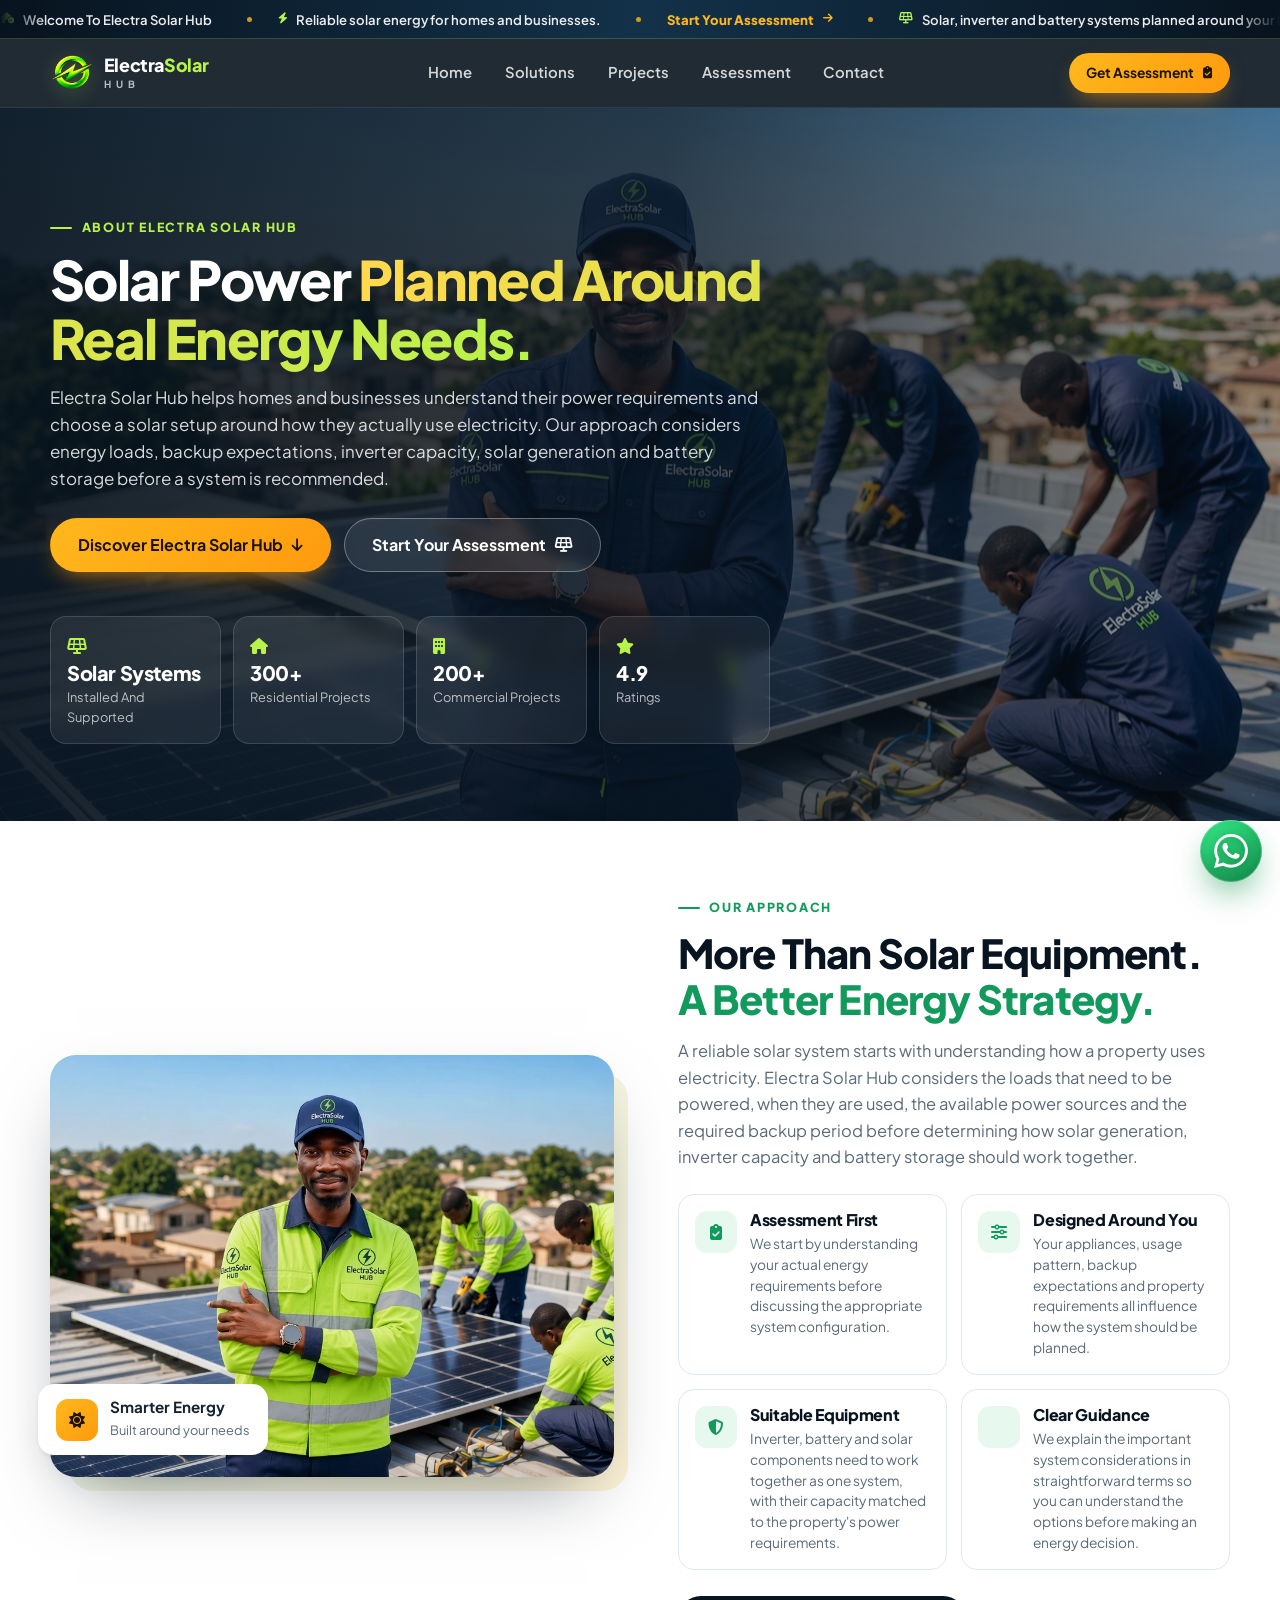
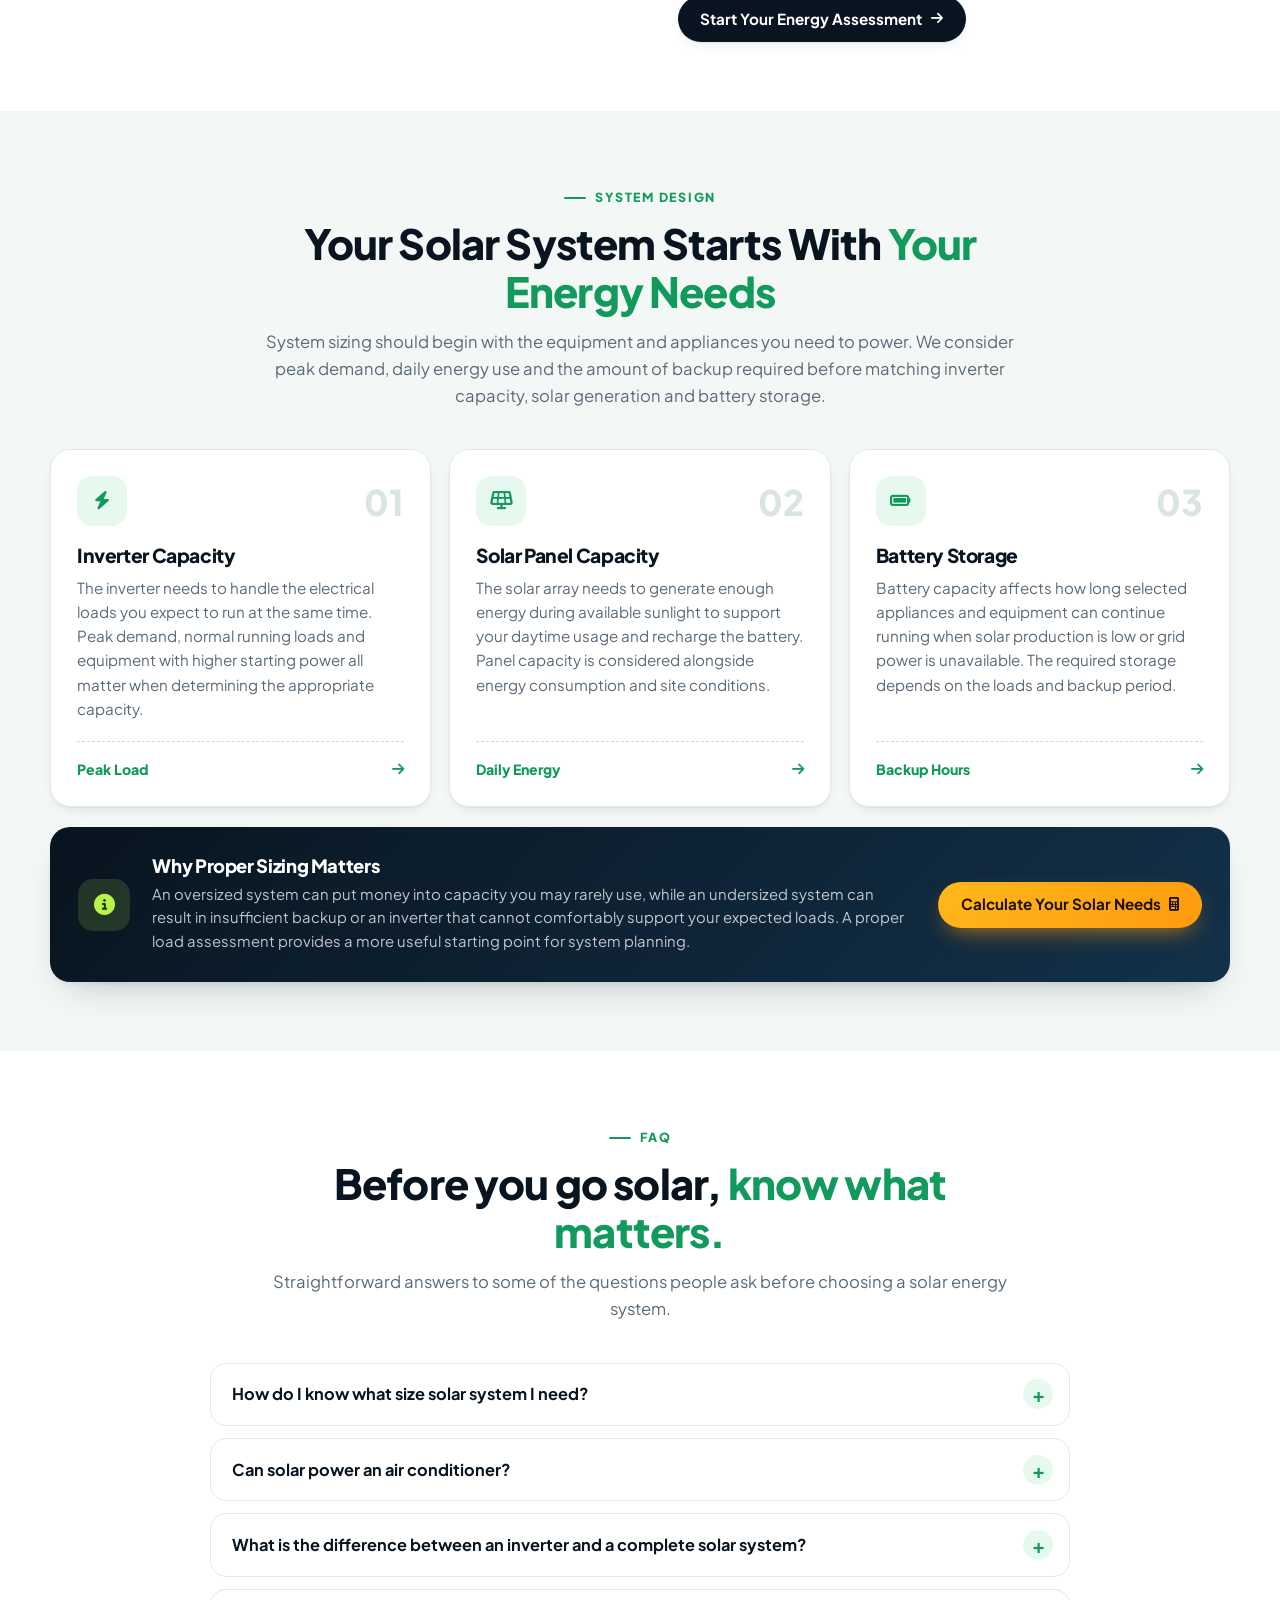
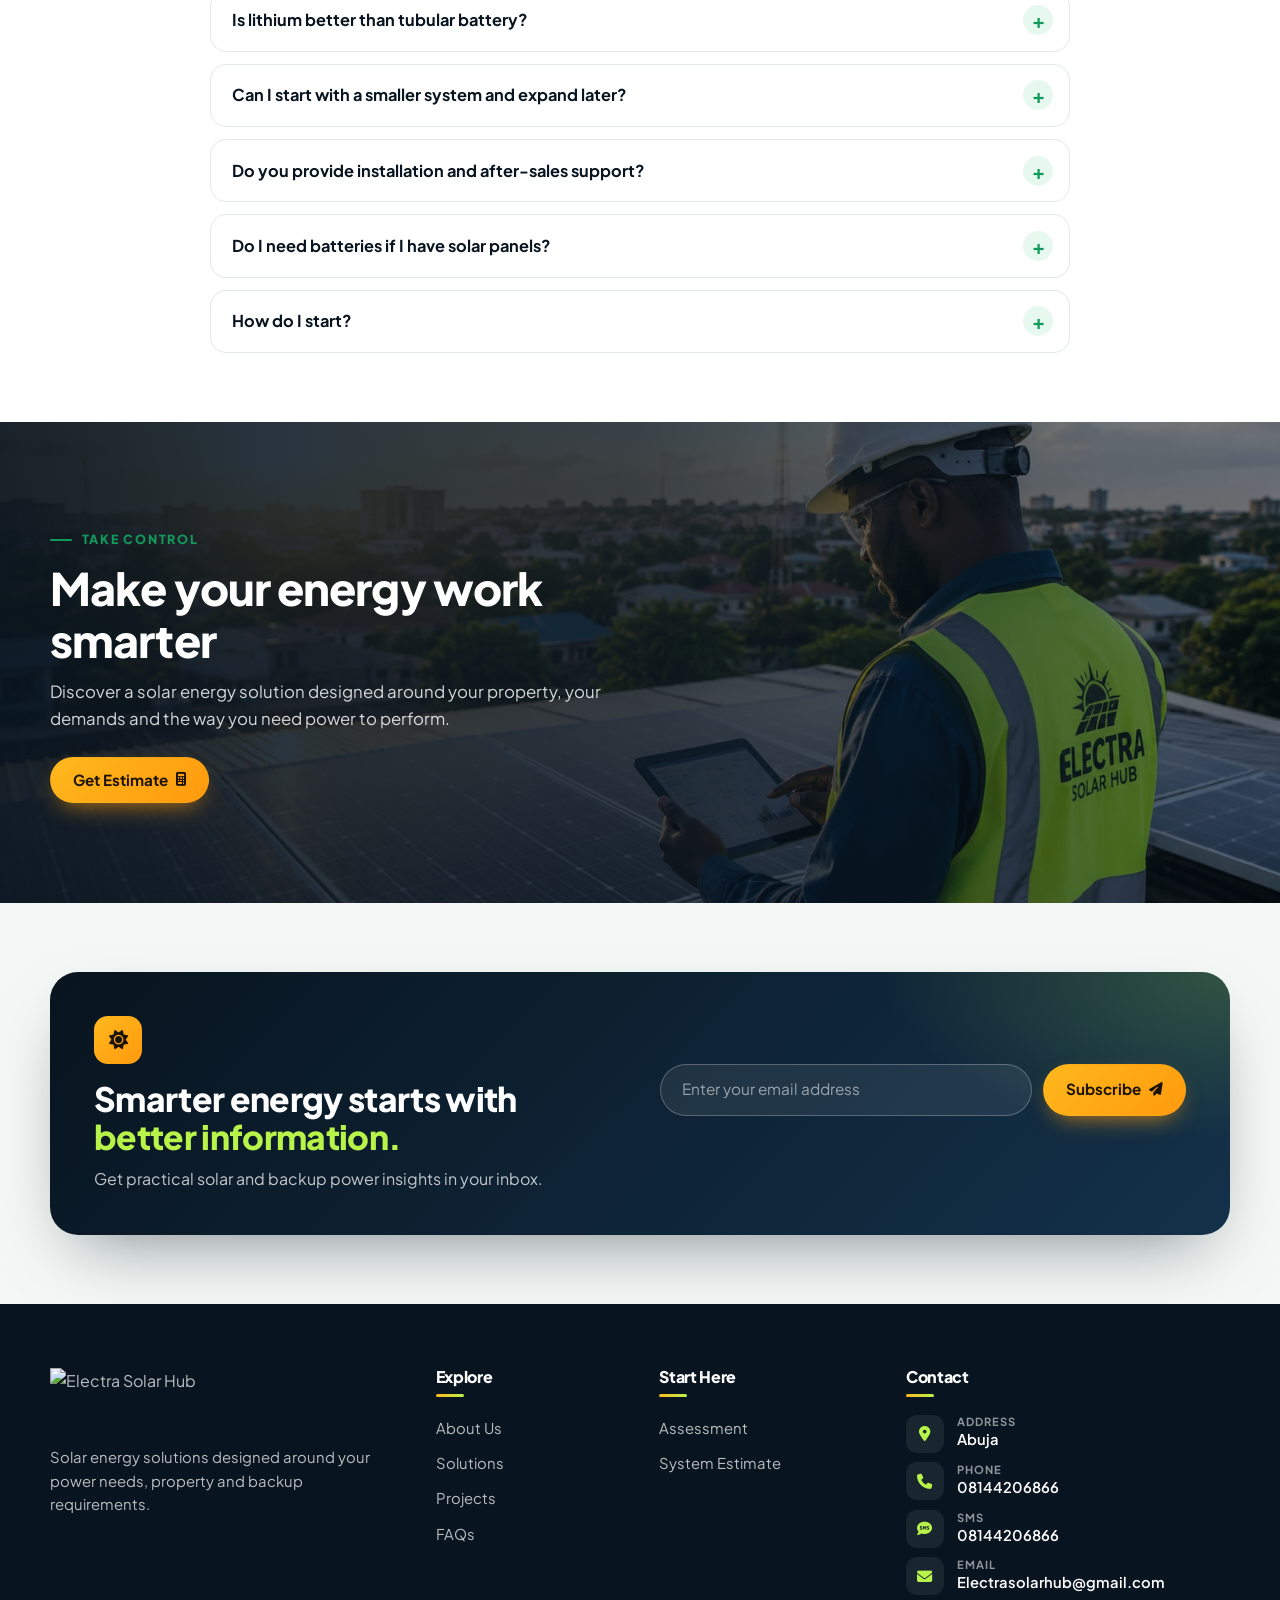
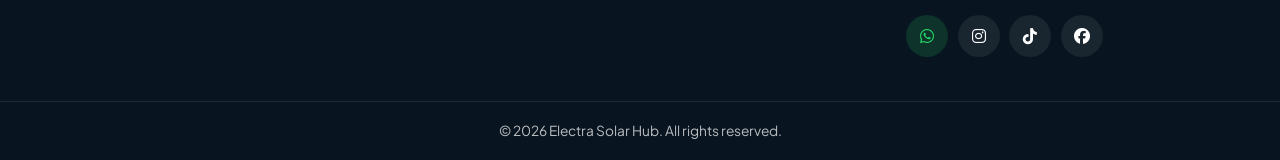
==== commit daa5eb73: "Fix link to assessment page in about.html" ====
--- a/about.html
+++ b/about.html
@@ -91,7 +91,7 @@
       <li><a href="index.html#home">Home</a></li>
       <li><a href="index.html#solutions">Solutions</a></li>
       <li><a href="index.html#projects">Projects</a></li>
-      <li><a href="assessments.html">Assessment</a></li>
+      <li><a href="assessment.html">Assessment</a></li>
       <li><a href="#contact">Contact</a></li>
     </ul>
     <div class="mobile-nav-actions">
